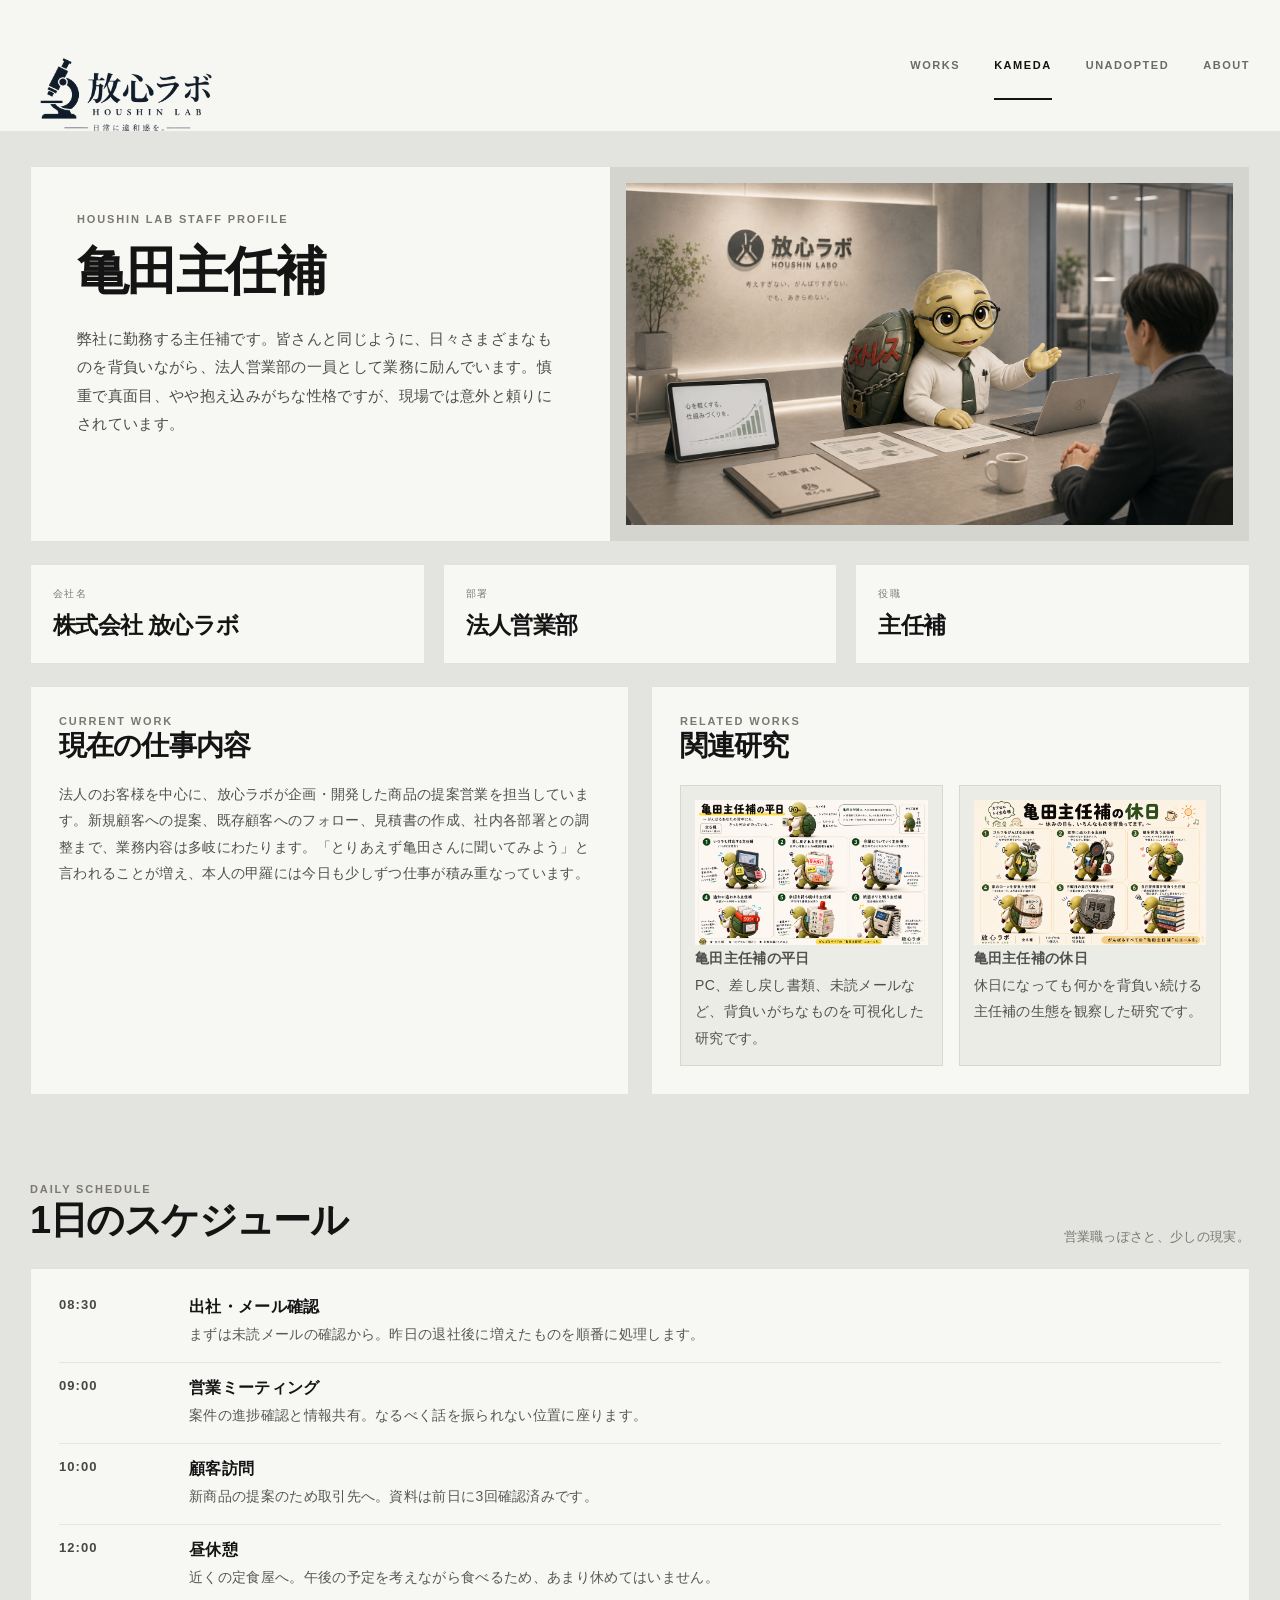
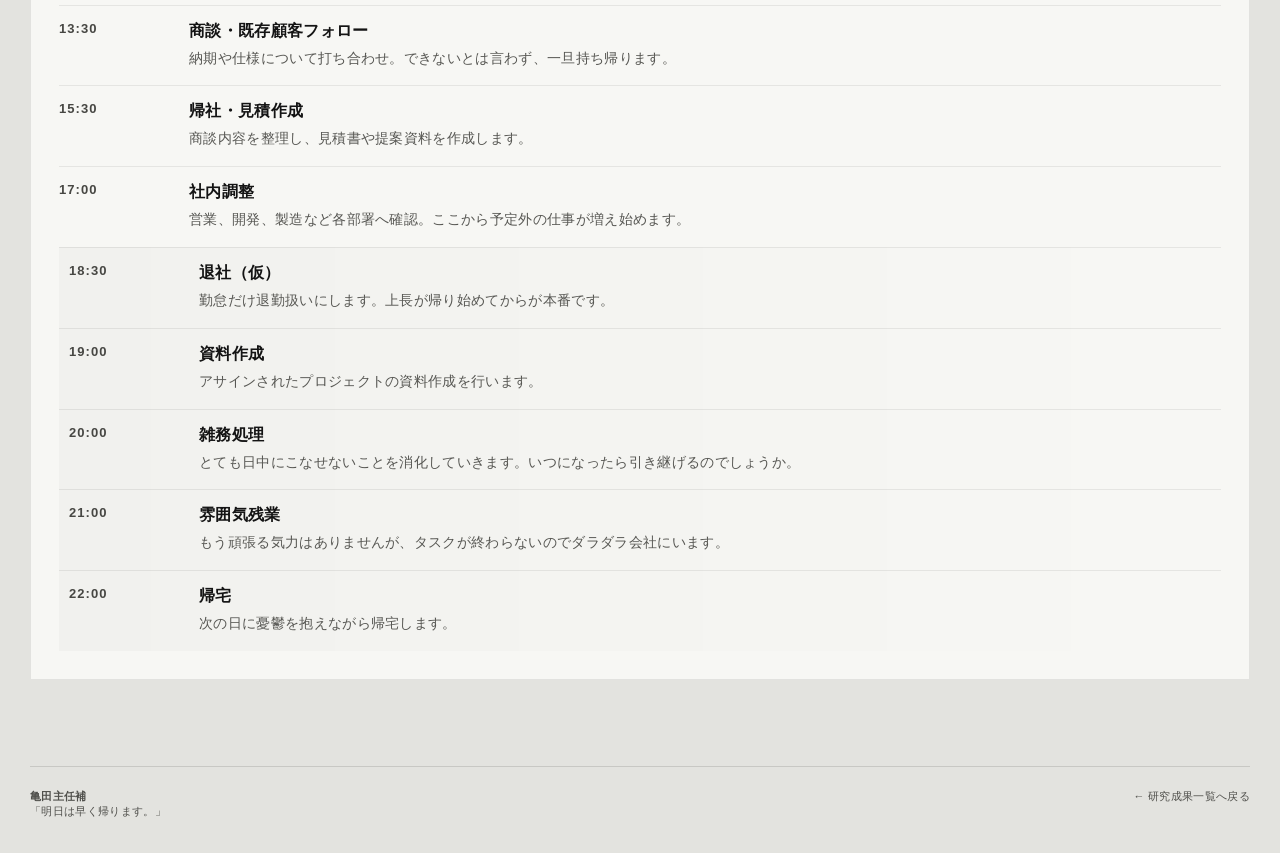
==== kameda.html @ 1c01e1c4 "Add files via upload" ====
<!doctype html>
<html lang="ja">
<head>
  <meta charset="utf-8">
  <meta name="viewport" content="width=device-width, initial-scale=1">
  <meta name="description" content="亀田主任補について | 放心ラボ">
  <title>亀田主任補 | 放心ラボ</title>
  <link rel="stylesheet" href="styles.css?v=20260809-final1">
</head>
<body>
<header class="topbar">
  <div class="wrap nav">
    <a class="brand" href="index.html" aria-label="放心ラボ ホーム">
      <img class="brand-logo-img" src="assets/houshin-logo-header.png" alt="放心ラボ HOUSHIN LAB">
    </a>
    <nav class="site-links" aria-label="メインメニュー">
      <a href="index.html">WORKS</a>
      <a class="active" href="kameda.html">KAMEDA</a>
      <a href="unadopted.html">UNADOPTED</a>
      <a href="index.html#about">ABOUT</a>
    </nav>
  </div>
</header>

<main>
  <section class="page-hero section">
    <div class="wrap simple-hero">
      <div class="copy">
        <div class="eyebrow">Houshin Lab Staff Profile</div>
        <h1>亀田主任補</h1>
        <p>弊社に勤務する主任補です。皆さんと同じように、日々さまざまなものを背負いながら、法人営業部の一員として業務に励んでいます。慎重で真面目、やや抱え込みがちな性格ですが、現場では意外と頼りにされています。</p>
      </div>
      <div class="visual"><img src="assets/kameda-meeting-stress.png" alt="商談中の亀田主任補"></div>
    </div>

    <div class="wrap info-grid">
      <div class="info-card"><div class="label">会社名</div><strong>株式会社 放心ラボ</strong></div>
      <div class="info-card"><div class="label">部署</div><strong>法人営業部</strong></div>
      <div class="info-card"><div class="label">役職</div><strong>主任補</strong></div>
    </div>

    <div class="wrap split">
      <section class="text-card">
        <div class="eyebrow">Current work</div>
        <h3>現在の仕事内容</h3>
        <p>法人のお客様を中心に、放心ラボが企画・開発した商品の提案営業を担当しています。新規顧客への提案、既存顧客へのフォロー、見積書の作成、社内各部署との調整まで、業務内容は多岐にわたります。「とりあえず亀田さんに聞いてみよう」と言われることが増え、本人の甲羅には今日も少しずつ仕事が積み重なっています。</p>
      </section>
      <section class="text-card">
        <div class="eyebrow">Related works</div>
        <h3>関連研究</h3>
        <div class="mini-grid">
          <div class="mini-card"><img src="assets/work-kameda-weekday.png" alt="亀田主任補の平日"><p class="caption"><strong>亀田主任補の平日</strong><br>PC、差し戻し書類、未読メールなど、背負いがちなものを可視化した研究です。</p></div>
          <div class="mini-card"><img src="assets/work-kameda-holiday.png" alt="亀田主任補の休日"><p class="caption"><strong>亀田主任補の休日</strong><br>休日になっても何かを背負い続ける主任補の生態を観察した研究です。</p></div>
        </div>
      </section>
    </div>
  </section>

  <section class="section">
    <div class="wrap">
      <div class="section-head">
        <div>
          <div class="eyebrow">Daily schedule</div>
          <h2>1日のスケジュール</h2>
        </div>
        <p>営業職っぽさと、少しの現実。</p>
      </div>
      <section class="text-card">
        <div class="schedule">
          <div class="slot"><div class="time">08:30</div><div><h4>出社・メール確認</h4><p>まずは未読メールの確認から。昨日の退社後に増えたものを順番に処理します。</p></div></div>
          <div class="slot"><div class="time">09:00</div><div><h4>営業ミーティング</h4><p>案件の進捗確認と情報共有。なるべく話を振られない位置に座ります。</p></div></div>
          <div class="slot"><div class="time">10:00</div><div><h4>顧客訪問</h4><p>新商品の提案のため取引先へ。資料は前日に3回確認済みです。</p></div></div>
          <div class="slot"><div class="time">12:00</div><div><h4>昼休憩</h4><p>近くの定食屋へ。午後の予定を考えながら食べるため、あまり休めてはいません。</p></div></div>
          <div class="slot"><div class="time">13:30</div><div><h4>商談・既存顧客フォロー</h4><p>納期や仕様について打ち合わせ。できないとは言わず、一旦持ち帰ります。</p></div></div>
          <div class="slot"><div class="time">15:30</div><div><h4>帰社・見積作成</h4><p>商談内容を整理し、見積書や提案資料を作成します。</p></div></div>
          <div class="slot"><div class="time">17:00</div><div><h4>社内調整</h4><p>営業、開発、製造など各部署へ確認。ここから予定外の仕事が増え始めます。</p></div></div>
          <div class="slot late"><div class="time">18:30</div><div><h4>退社（仮）</h4><p>勤怠だけ退勤扱いにします。上長が帰り始めてからが本番です。</p></div></div>
          <div class="slot late"><div class="time">19:00</div><div><h4>資料作成</h4><p>アサインされたプロジェクトの資料作成を行います。</p></div></div>
          <div class="slot late"><div class="time">20:00</div><div><h4>雑務処理</h4><p>とても日中にこなせないことを消化していきます。いつになったら引き継げるのでしょうか。</p></div></div>
          <div class="slot late"><div class="time">21:00</div><div><h4>雰囲気残業</h4><p>もう頑張る気力はありませんが、タスクが終わらないのでダラダラ会社にいます。</p></div></div>
          <div class="slot late"><div class="time">22:00</div><div><h4>帰宅</h4><p>次の日に憂鬱を抱えながら帰宅します。</p></div></div>
        </div>
      </section>
    </div>
  </section>
</main>

<footer class="footer">
  <div class="wrap footer-inner">
    <div><strong>亀田主任補</strong><br>「明日は早く帰ります。」</div>
    <div><a href="index.html">← 研究成果一覧へ戻る</a></div>
  </div>
</footer>
</body>
</html>
---- styles.css ----
:root{
  --bg:#e3e3df;
  --paper:#f7f7f4;
  --ink:#141414;
  --navy:#12263c;
  --muted:#676963;
  --line:#cdcdc6;
  --soft:#ecece7;
  --radius:16px;
  --shadow:0 16px 38px rgba(0,0,0,.07);
}
*{box-sizing:border-box}
html{scroll-behavior:smooth}
body{margin:0;background:var(--bg);color:var(--ink);font-family:Inter,"Hiragino Kaku Gothic ProN","Yu Gothic",sans-serif;letter-spacing:.02em}
a{text-decoration:none;color:inherit}
img{display:block;max-width:100%}
.wrap{width:min(1220px,calc(100% - 40px));margin:0 auto}

/* header */
.topbar{position:sticky;top:0;z-index:50;background:rgba(247,247,244,.94);backdrop-filter:blur(14px);border-bottom:1px solid rgba(20,20,20,.08)}
.nav{min-height:76px;display:flex;align-items:center;justify-content:space-between;gap:28px}
.brand{display:flex;align-items:center;flex:0 0 auto}
.brand-logo-img{width:188px;height:auto;object-fit:contain}
.site-links{display:flex;align-items:center;gap:34px;margin-left:auto}
.site-links a{font-size:11px;font-weight:800;letter-spacing:.14em;opacity:.62;padding:29px 0 27px;border-bottom:2px solid transparent}
.site-links a:hover,.site-links a.active{opacity:1;border-bottom-color:var(--ink)}

/* general */
.section{padding:44px 0}
.eyebrow{font-size:11px;font-weight:800;letter-spacing:.17em;color:#7b786f;text-transform:uppercase}
.section-head{display:flex;align-items:flex-end;justify-content:space-between;gap:24px;margin-bottom:22px}
.section-head h2{margin:0;font-size:38px;letter-spacing:-.04em}
.section-head p{margin:0;font-size:13px;color:#777971}
.note{font-size:13px;color:#6b6b67}

/* quiet hero */
.hero{padding-top:28px}
.hero-grid{display:grid;grid-template-columns:.94fr 1.06fr;background:var(--paper);border:1px solid rgba(20,20,20,.09);overflow:hidden}
.hero-copy{padding:58px 52px;display:flex;flex-direction:column;justify-content:center;min-height:510px}
.hero-title{font-size:clamp(42px,4.8vw,62px);line-height:1.06;letter-spacing:-.055em;margin:15px 0 20px;font-weight:800}
.lead{font-size:15px;line-height:1.95;color:#4b4b48;max-width:500px;margin:0}
.btns{display:flex;align-items:center;gap:24px;flex-wrap:wrap;margin-top:28px}
.btn{display:inline-flex;align-items:center;justify-content:center;min-height:44px;padding:12px 20px;border:1px solid var(--ink);font-size:11px;font-weight:800;letter-spacing:.1em}
.btn.dark{background:var(--ink);color:#fff}
.text-link{font-size:12px;color:#555650;border-bottom:1px solid #aaa;padding-bottom:3px}
.tagline{margin:25px 0 0;font-size:10px;letter-spacing:.18em;color:#8a887f}
.hero-visual{background:#d7d6d1;display:flex;align-items:center;justify-content:center;overflow:hidden}
.hero-visual img{width:100%;height:100%;object-fit:cover}

/* works */
.works-grid{display:grid;gap:24px}
.works-grid-3{grid-template-columns:repeat(3,minmax(0,1fr))}
.work-card,.un-card,.info-card,.text-card,.mini-card{background:var(--paper);border:1px solid rgba(20,20,20,.09);overflow:hidden}
.work-card{transition:.2s ease}
.work-card:hover{transform:translateY(-2px);box-shadow:var(--shadow)}
.thumb{aspect-ratio:1586/992;overflow:hidden;border-bottom:1px solid rgba(20,20,20,.06)}
.thumb img,.poster-thumb img{width:100%;height:100%;object-fit:cover}
.meta{padding:17px 18px 20px;min-height:160px;display:flex;flex-direction:column;gap:7px}
.meta-top{font-size:10px;letter-spacing:.18em;color:#96968f;font-weight:700}
.meta h3{margin:0;font-size:22px;line-height:1.28;letter-spacing:-.03em}
.meta p{margin:0;font-size:13px;line-height:1.78;color:#545451}

/* about */
.about-box{margin-top:28px;background:#171717;color:#fff;padding:42px;display:grid;grid-template-columns:.9fr 1.1fr;gap:42px}
.about-box .eyebrow{color:#aaa}
.about-title{margin:12px 0 0;font-size:38px;line-height:1.35;letter-spacing:-.04em}
.about-box p{margin:0;color:#d5d5d2;font-size:15px;line-height:1.95}

/* kameda */
.page-hero{padding-top:34px}
.simple-hero{display:grid;grid-template-columns:.95fr 1.05fr;background:var(--paper);border:1px solid rgba(20,20,20,.09);overflow:hidden}
.simple-hero .copy{padding:46px}
.simple-hero h1{font-size:52px;letter-spacing:-.05em;margin:12px 0 18px}
.simple-hero p{font-size:15px;line-height:1.9;color:#4c4c49;margin:0}
.simple-hero .visual{background:#d5d5d0;display:flex;align-items:center;justify-content:center;padding:16px}
.simple-hero .visual img{width:100%;height:auto}
.info-grid{display:grid;grid-template-columns:repeat(3,1fr);gap:18px;margin-top:22px}
.info-card{padding:22px}
.info-card .label{font-size:10px;letter-spacing:.13em;color:#7b7b75;margin-bottom:9px}
.info-card strong{font-size:23px;letter-spacing:-.03em}
.split{display:grid;grid-template-columns:1fr 1fr;gap:22px;margin-top:22px}
.text-card{padding:28px}
.text-card h3{margin:0 0 16px;font-size:28px;letter-spacing:-.03em}
.text-card p{margin:0;color:#50504d;line-height:1.9;font-size:14px}
.mini-grid{display:grid;grid-template-columns:1fr 1fr;gap:16px;margin-top:20px}
.mini-card{background:var(--soft);padding:14px}
.mini-card img{width:100%;aspect-ratio:1586/992;object-fit:cover}
.caption{font-size:12px;color:#686862;line-height:1.7;margin-top:11px}
.schedule{display:grid;gap:0}
.slot{display:grid;grid-template-columns:112px 1fr;gap:18px;padding:15px 0;border-top:1px solid rgba(20,20,20,.08)}
.slot:first-child{border-top:none;padding-top:0}
.time{font-weight:800;font-size:13px;letter-spacing:.08em;color:#474743}
.slot h4{margin:0 0 5px;font-size:16px}
.slot p{margin:0;color:#575753;line-height:1.7;font-size:14px}
.slot.late{background:linear-gradient(90deg,rgba(0,0,0,.025),transparent 95%);padding-left:10px}

/* unadopted */
.page-title{font-size:48px;letter-spacing:-.05em;margin:8px 0 10px}
.sub{font-size:15px;color:#4c4c49;line-height:1.85;margin:0}
.un-grid{display:grid;grid-template-columns:repeat(2,minmax(0,1fr));gap:22px;margin-top:24px}
.un-card .text{padding:18px 20px 22px}
.un-card h3{margin:6px 0 10px;font-size:26px;letter-spacing:-.03em}
.un-card p{margin:0;color:#555550;line-height:1.8;font-size:14px}
.badge{display:inline-block;font-size:10px;letter-spacing:.13em;color:#85857f;margin-bottom:6px}

/* footer */
.footer{padding:42px 0 34px}
.footer-inner{display:flex;justify-content:space-between;gap:20px;border-top:1px solid rgba(20,20,20,.13);padding-top:22px;font-size:11px;color:#50504c}

@media(max-width:1080px){
  .works-grid-3{grid-template-columns:repeat(2,minmax(0,1fr))}
}

@media(max-width:760px){
  .wrap{width:calc(100% - 20px)}
  .nav{min-height:auto;padding:10px 0 0;flex-wrap:wrap;gap:8px}
  .brand{width:100%;justify-content:flex-start}
  .brand-logo-img{width:164px}
  .site-links{order:2;width:100%;margin:0;display:grid;grid-template-columns:repeat(4,1fr);gap:0;border-top:1px solid rgba(20,20,20,.07)}
  .site-links a{text-align:center;font-size:9px;letter-spacing:.08em;padding:10px 3px 9px;border-bottom:2px solid transparent;white-space:nowrap}
  .hero{padding-top:16px}
  .hero-grid,.simple-hero{grid-template-columns:1fr}
  .hero-copy{padding:30px 22px;min-height:auto}
  .hero-title{font-size:36px;margin:11px 0 14px}
  .lead{font-size:14px;line-height:1.8}
  .btns{align-items:flex-start;gap:16px;margin-top:22px}
  .hero-visual{min-height:auto}
  .hero-visual img{height:auto;object-fit:contain}
  .section{padding:30px 0}
  .section-head{align-items:flex-start;flex-direction:column;gap:8px;margin-bottom:16px}
  .section-head h2{font-size:31px}
  .works-grid-3,.un-grid,.info-grid,.split,.mini-grid{grid-template-columns:1fr}
  .works-grid{gap:16px}
  .meta{min-height:auto;padding:15px 16px 18px}
  .meta h3{font-size:21px}
  .about-box{grid-template-columns:1fr;gap:18px;padding:26px 20px}
  .about-title{font-size:30px}
  .simple-hero .copy{padding:28px 20px}
  .simple-hero h1,.page-title{font-size:38px}
  .simple-hero .visual{padding:10px}
  .info-grid{gap:10px;margin-top:14px}
  .info-card{padding:16px}
  .text-card{padding:20px 16px}
  .text-card h3{font-size:23px}
  .slot{grid-template-columns:1fr;gap:4px;padding:14px 0}
  .footer-inner{flex-direction:column;gap:10px}
}
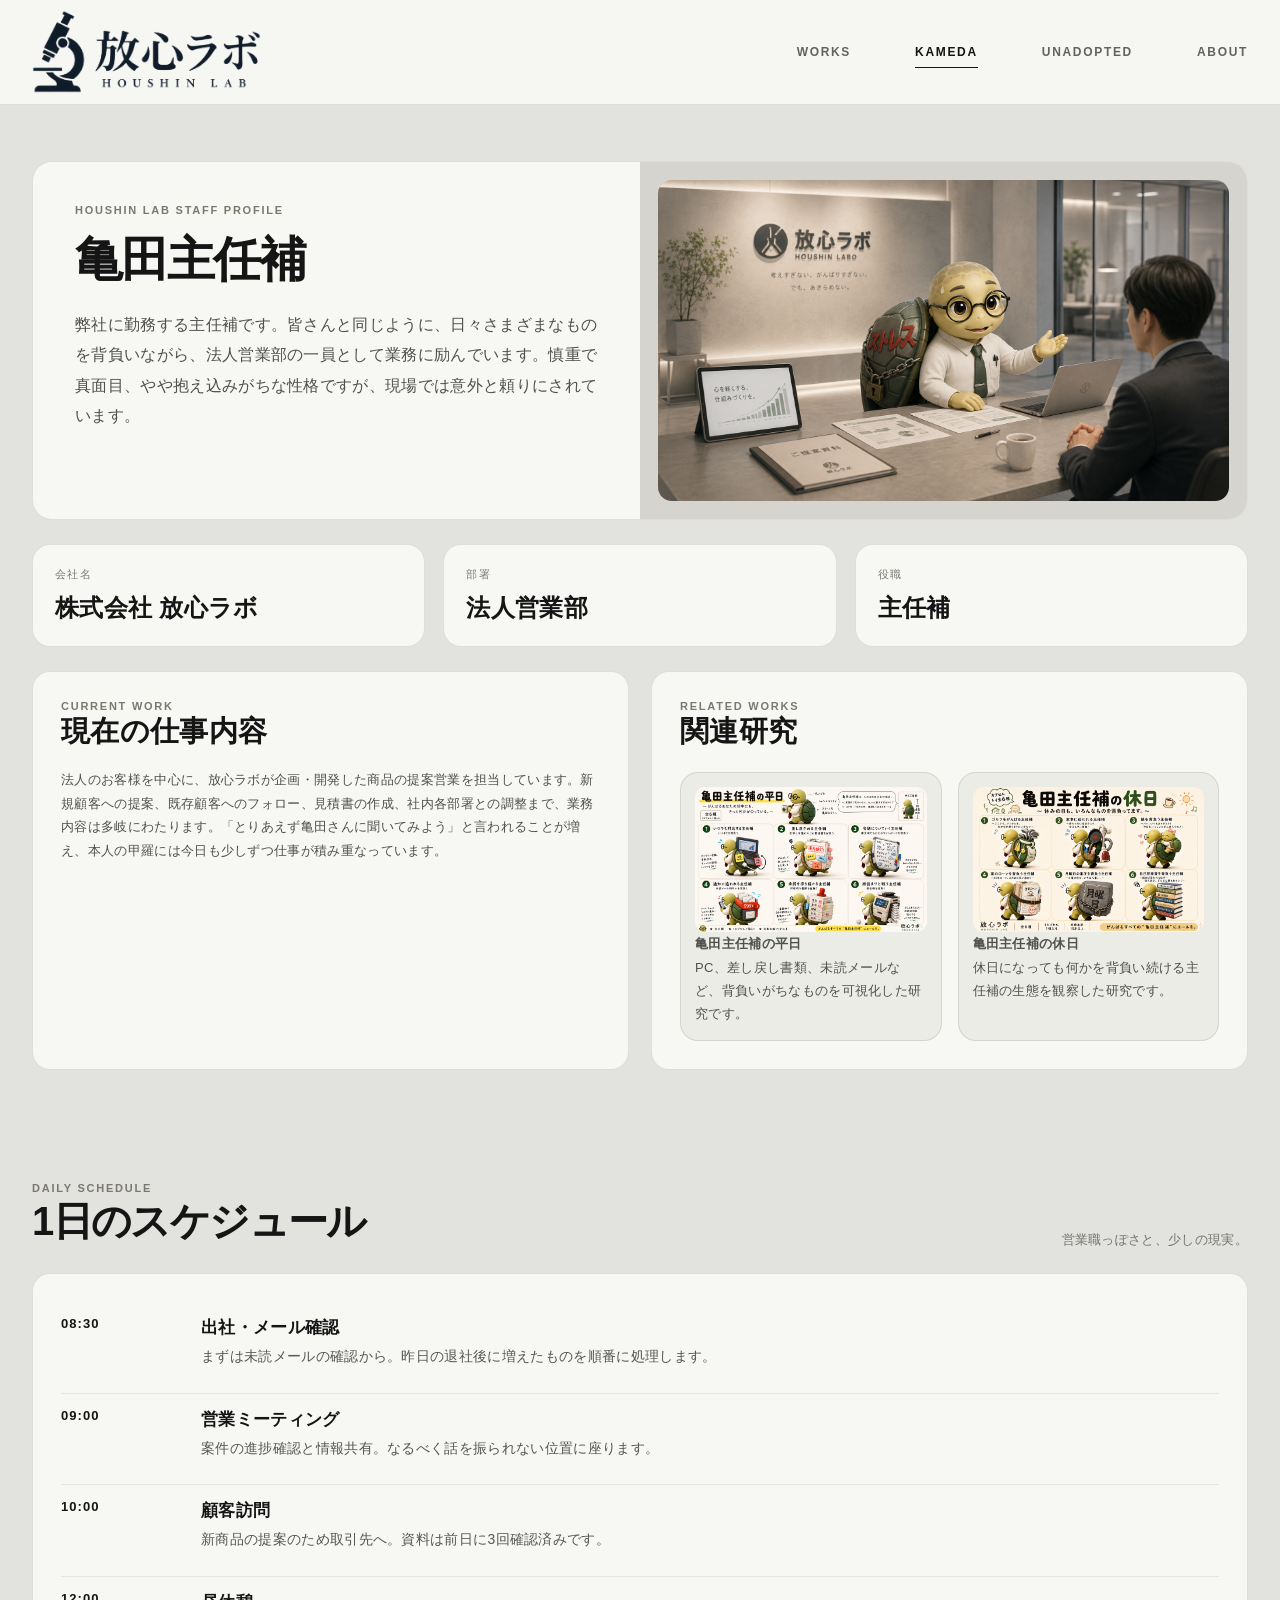
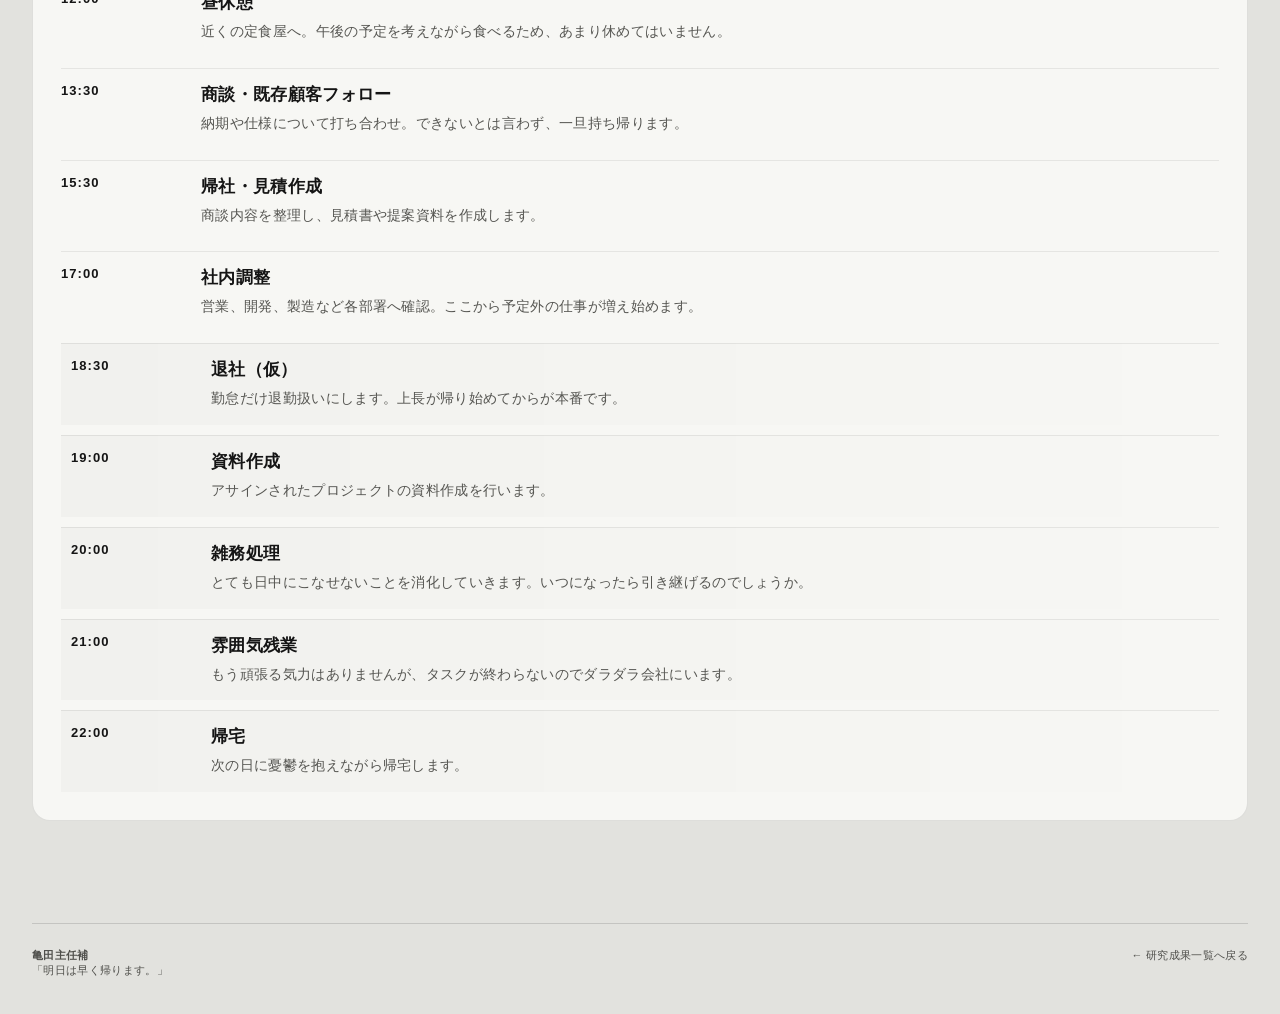
==== commit cb5b5976: "Add files via upload" ====
--- a/kameda.html
+++ b/kameda.html
@@ -5,19 +5,16 @@
   <meta name="viewport" content="width=device-width, initial-scale=1">
   <meta name="description" content="亀田主任補について | 放心ラボ">
   <title>亀田主任補 | 放心ラボ</title>
-  <link rel="stylesheet" href="styles.css?v=20260809-final1">
+  <link rel="stylesheet" href="styles.css?v=20260809-top2">
 </head>
 <body>
 <header class="topbar">
-  <div class="wrap nav">
+  <div class="wrap header-main">
     <a class="brand" href="index.html" aria-label="放心ラボ ホーム">
-      <img class="brand-logo-img" src="assets/houshin-logo-header.png" alt="放心ラボ HOUSHIN LAB">
+      <img src="assets/houshin-logo-c.png" alt="放心ラボ HOUSHIN LAB" class="brand-logo-img">
     </a>
-    <nav class="site-links" aria-label="メインメニュー">
-      <a href="index.html">WORKS</a>
-      <a class="active" href="kameda.html">KAMEDA</a>
-      <a href="unadopted.html">UNADOPTED</a>
-      <a href="index.html#about">ABOUT</a>
+    <nav class="site-nav" aria-label="メインメニュー">
+      <a href="index.html">WORKS</a> <a class="active" href="kameda.html">KAMEDA</a> <a href="unadopted.html">UNADOPTED</a> <a href="index.html#about">ABOUT</a>
     </nav>
   </div>
 </header>
--- a/styles.css
+++ b/styles.css
@@ -1,147 +1,476 @@
 :root{
-  --bg:#e3e3df;
+  --bg:#e2e2de;
   --paper:#f7f7f4;
-  --ink:#141414;
-  --navy:#12263c;
-  --muted:#676963;
-  --line:#cdcdc6;
-  --soft:#ecece7;
-  --radius:16px;
+  --ink:#151515;
+  --muted:#696a66;
+  --line:rgba(20,20,20,.11);
+  --radius:18px;
   --shadow:0 16px 38px rgba(0,0,0,.07);
 }
+
 *{box-sizing:border-box}
 html{scroll-behavior:smooth}
-body{margin:0;background:var(--bg);color:var(--ink);font-family:Inter,"Hiragino Kaku Gothic ProN","Yu Gothic",sans-serif;letter-spacing:.02em}
+body{
+  margin:0;
+  background:var(--bg);
+  color:var(--ink);
+  font-family:Inter,"Hiragino Kaku Gothic ProN","Yu Gothic",sans-serif;
+  letter-spacing:.02em;
+}
 a{text-decoration:none;color:inherit}
 img{display:block;max-width:100%}
-.wrap{width:min(1220px,calc(100% - 40px));margin:0 auto}
-
-/* header */
-.topbar{position:sticky;top:0;z-index:50;background:rgba(247,247,244,.94);backdrop-filter:blur(14px);border-bottom:1px solid rgba(20,20,20,.08)}
-.nav{min-height:76px;display:flex;align-items:center;justify-content:space-between;gap:28px}
-.brand{display:flex;align-items:center;flex:0 0 auto}
-.brand-logo-img{width:188px;height:auto;object-fit:contain}
-.site-links{display:flex;align-items:center;gap:34px;margin-left:auto}
-.site-links a{font-size:11px;font-weight:800;letter-spacing:.14em;opacity:.62;padding:29px 0 27px;border-bottom:2px solid transparent}
-.site-links a:hover,.site-links a.active{opacity:1;border-bottom-color:var(--ink)}
-
-/* general */
-.section{padding:44px 0}
-.eyebrow{font-size:11px;font-weight:800;letter-spacing:.17em;color:#7b786f;text-transform:uppercase}
-.section-head{display:flex;align-items:flex-end;justify-content:space-between;gap:24px;margin-bottom:22px}
-.section-head h2{margin:0;font-size:38px;letter-spacing:-.04em}
-.section-head p{margin:0;font-size:13px;color:#777971}
-.note{font-size:13px;color:#6b6b67}
-
-/* quiet hero */
-.hero{padding-top:28px}
-.hero-grid{display:grid;grid-template-columns:.94fr 1.06fr;background:var(--paper);border:1px solid rgba(20,20,20,.09);overflow:hidden}
-.hero-copy{padding:58px 52px;display:flex;flex-direction:column;justify-content:center;min-height:510px}
-.hero-title{font-size:clamp(42px,4.8vw,62px);line-height:1.06;letter-spacing:-.055em;margin:15px 0 20px;font-weight:800}
-.lead{font-size:15px;line-height:1.95;color:#4b4b48;max-width:500px;margin:0}
-.btns{display:flex;align-items:center;gap:24px;flex-wrap:wrap;margin-top:28px}
-.btn{display:inline-flex;align-items:center;justify-content:center;min-height:44px;padding:12px 20px;border:1px solid var(--ink);font-size:11px;font-weight:800;letter-spacing:.1em}
-.btn.dark{background:var(--ink);color:#fff}
-.text-link{font-size:12px;color:#555650;border-bottom:1px solid #aaa;padding-bottom:3px}
-.tagline{margin:25px 0 0;font-size:10px;letter-spacing:.18em;color:#8a887f}
-.hero-visual{background:#d7d6d1;display:flex;align-items:center;justify-content:center;overflow:hidden}
-.hero-visual img{width:100%;height:100%;object-fit:cover}
-
-/* works */
-.works-grid{display:grid;gap:24px}
-.works-grid-3{grid-template-columns:repeat(3,minmax(0,1fr))}
-.work-card,.un-card,.info-card,.text-card,.mini-card{background:var(--paper);border:1px solid rgba(20,20,20,.09);overflow:hidden}
+.wrap{width:min(1380px,calc(100% - 64px));margin:0 auto}
+
+/* HEADER */
+.topbar{
+  position:sticky;
+  top:0;
+  z-index:60;
+  background:rgba(247,247,244,.96);
+  backdrop-filter:blur(12px);
+  border-bottom:1px solid var(--line);
+}
+.header-main{
+  min-height:104px;
+  display:flex;
+  align-items:center;
+  justify-content:space-between;
+  gap:80px;
+}
+.brand{
+  display:flex;
+  align-items:center;
+  flex:0 0 auto;
+}
+.brand-logo-img{
+  width:230px;
+  height:auto;
+  object-fit:contain;
+}
+.site-nav{
+  display:flex;
+  align-items:center;
+  justify-content:flex-end;
+  gap:64px;
+  margin-left:auto;
+}
+.site-nav a{
+  position:relative;
+  padding:10px 0;
+  font-size:12px;
+  font-weight:800;
+  letter-spacing:.14em;
+  opacity:.66;
+}
+.site-nav a:hover,
+.site-nav a.active{opacity:1}
+.site-nav a.active::after{
+  content:"";
+  position:absolute;
+  left:0;
+  right:0;
+  bottom:1px;
+  height:1px;
+  background:var(--ink);
+}
+
+/* COMMON */
+.section{padding:56px 0}
+.eyebrow{
+  font-size:11px;
+  font-weight:800;
+  letter-spacing:.16em;
+  color:#7b786f;
+  text-transform:uppercase;
+}
+
+/* TOP HERO - attached-image style */
+.hero{
+  padding:0;
+}
+.hero-stage{
+  position:relative;
+  min-height:610px;
+  overflow:hidden;
+  background:#d6d4cf;
+}
+.hero-bg{
+  position:absolute;
+  inset:0;
+  width:100%;
+  height:100%;
+  object-fit:cover;
+  object-position:center center;
+}
+.hero-shade{
+  position:absolute;
+  inset:0;
+  background:
+    linear-gradient(90deg,
+      rgba(247,247,244,.98) 0%,
+      rgba(247,247,244,.93) 25%,
+      rgba(247,247,244,.52) 43%,
+      rgba(247,247,244,.05) 63%,
+      rgba(247,247,244,0) 100%);
+}
+.hero-content{
+  position:relative;
+  z-index:2;
+  width:min(560px,46%);
+  padding:105px 0 88px 46px;
+}
+.hero-title{
+  margin:0;
+  font-family:"Yu Mincho","Hiragino Mincho ProN",serif;
+  font-size:clamp(46px,4.6vw,72px);
+  font-weight:500;
+  line-height:1.42;
+  letter-spacing:.05em;
+}
+.hero-rule{
+  width:58px;
+  height:1px;
+  margin:30px 0 26px;
+  background:#aaa79f;
+}
+.hero-lead{
+  margin:0;
+  font-size:15px;
+  line-height:1.9;
+  color:#55544f;
+  letter-spacing:.08em;
+}
+.hero-actions{
+  display:flex;
+  align-items:center;
+  gap:34px;
+  margin-top:46px;
+}
+.hero-primary{
+  min-width:210px;
+  min-height:58px;
+  padding:0 26px;
+  display:inline-flex;
+  align-items:center;
+  justify-content:space-between;
+  gap:20px;
+  background:#222;
+  color:#fff;
+  font-size:13px;
+  letter-spacing:.08em;
+}
+.hero-link{
+  display:inline-flex;
+  align-items:center;
+  gap:18px;
+  font-size:13px;
+  font-weight:700;
+  letter-spacing:.06em;
+}
+
+/* WORKS */
+.section-head{
+  display:flex;
+  align-items:flex-end;
+  justify-content:space-between;
+  gap:24px;
+  margin-bottom:24px;
+}
+.section-head h2{
+  margin:0;
+  font-size:40px;
+  letter-spacing:-.04em;
+}
+.section-head p{
+  margin:0;
+  color:#74746f;
+  font-size:13px;
+}
+.works-grid{
+  display:grid;
+  gap:24px;
+}
+.works-grid-3{
+  grid-template-columns:repeat(3,minmax(0,1fr));
+}
+.work-card,
+.un-card,
+.info-card,
+.text-card,
+.mini-card{
+  background:var(--paper);
+  border:1px solid var(--line);
+  border-radius:var(--radius);
+  overflow:hidden;
+}
 .work-card{transition:.2s ease}
 .work-card:hover{transform:translateY(-2px);box-shadow:var(--shadow)}
-.thumb{aspect-ratio:1586/992;overflow:hidden;border-bottom:1px solid rgba(20,20,20,.06)}
-.thumb img,.poster-thumb img{width:100%;height:100%;object-fit:cover}
-.meta{padding:17px 18px 20px;min-height:160px;display:flex;flex-direction:column;gap:7px}
-.meta-top{font-size:10px;letter-spacing:.18em;color:#96968f;font-weight:700}
-.meta h3{margin:0;font-size:22px;line-height:1.28;letter-spacing:-.03em}
-.meta p{margin:0;font-size:13px;line-height:1.78;color:#545451}
-
-/* about */
-.about-box{margin-top:28px;background:#171717;color:#fff;padding:42px;display:grid;grid-template-columns:.9fr 1.1fr;gap:42px}
-.about-box .eyebrow{color:#aaa}
-.about-title{margin:12px 0 0;font-size:38px;line-height:1.35;letter-spacing:-.04em}
-.about-box p{margin:0;color:#d5d5d2;font-size:15px;line-height:1.95}
-
-/* kameda */
-.page-hero{padding-top:34px}
-.simple-hero{display:grid;grid-template-columns:.95fr 1.05fr;background:var(--paper);border:1px solid rgba(20,20,20,.09);overflow:hidden}
-.simple-hero .copy{padding:46px}
-.simple-hero h1{font-size:52px;letter-spacing:-.05em;margin:12px 0 18px}
-.simple-hero p{font-size:15px;line-height:1.9;color:#4c4c49;margin:0}
-.simple-hero .visual{background:#d5d5d0;display:flex;align-items:center;justify-content:center;padding:16px}
-.simple-hero .visual img{width:100%;height:auto}
-.info-grid{display:grid;grid-template-columns:repeat(3,1fr);gap:18px;margin-top:22px}
+.thumb,
+.poster-thumb{
+  aspect-ratio:1586 / 992;
+  overflow:hidden;
+  background:#eee;
+}
+.thumb img,
+.poster-thumb img{
+  width:100%;
+  height:100%;
+  object-fit:cover;
+}
+.meta{
+  padding:18px 20px 22px;
+  min-height:168px;
+  display:flex;
+  flex-direction:column;
+  gap:8px;
+}
+.meta-top{
+  color:#8f8f88;
+  font-size:11px;
+  letter-spacing:.18em;
+  font-weight:800;
+}
+.meta h3{
+  margin:0;
+  font-size:23px;
+  line-height:1.28;
+  letter-spacing:-.03em;
+}
+.meta p,
+.un-card p,
+.text-card p,
+.sub{
+  margin:0;
+  color:#50504c;
+  font-size:13px;
+  line-height:1.8;
+}
+
+/* ABOUT */
+.about-box{
+  margin-top:32px;
+  padding:42px;
+  display:grid;
+  grid-template-columns:.9fr 1.1fr;
+  gap:40px;
+  background:#1c1c1c;
+  color:#fff;
+  border-radius:20px;
+}
+.about-title{
+  margin:12px 0 0;
+  font-size:40px;
+  letter-spacing:-.04em;
+}
+.about-box p{
+  margin:0;
+  color:#d2d2ce;
+  line-height:1.95;
+}
+
+/* SUB PAGES */
+.simple-hero{
+  display:grid;
+  grid-template-columns:1fr 1fr;
+  background:var(--paper);
+  border:1px solid var(--line);
+  border-radius:20px;
+  overflow:hidden;
+}
+.simple-hero .copy{padding:42px}
+.simple-hero h1{
+  font-size:48px;
+  margin:12px 0 18px;
+  letter-spacing:-.04em;
+}
+.simple-hero .copy p{
+  color:#50504c;
+  line-height:1.9;
+}
+.simple-hero .visual{
+  background:#d5d4cf;
+  padding:18px;
+}
+.simple-hero .visual img{
+  width:100%;
+  height:auto;
+  border-radius:14px;
+}
+.info-grid{
+  display:grid;
+  grid-template-columns:repeat(3,1fr);
+  gap:18px;
+  margin-top:24px;
+}
 .info-card{padding:22px}
-.info-card .label{font-size:10px;letter-spacing:.13em;color:#7b7b75;margin-bottom:9px}
-.info-card strong{font-size:23px;letter-spacing:-.03em}
-.split{display:grid;grid-template-columns:1fr 1fr;gap:22px;margin-top:22px}
+.info-card .label{
+  font-size:11px;
+  letter-spacing:.12em;
+  color:#7b7b75;
+  margin-bottom:10px;
+}
+.info-card strong{font-size:24px}
+.split{
+  display:grid;
+  grid-template-columns:1fr 1fr;
+  gap:22px;
+  margin-top:24px;
+}
 .text-card{padding:28px}
-.text-card h3{margin:0 0 16px;font-size:28px;letter-spacing:-.03em}
-.text-card p{margin:0;color:#50504d;line-height:1.9;font-size:14px}
-.mini-grid{display:grid;grid-template-columns:1fr 1fr;gap:16px;margin-top:20px}
-.mini-card{background:var(--soft);padding:14px}
-.mini-card img{width:100%;aspect-ratio:1586/992;object-fit:cover}
-.caption{font-size:12px;color:#686862;line-height:1.7;margin-top:11px}
-.schedule{display:grid;gap:0}
-.slot{display:grid;grid-template-columns:112px 1fr;gap:18px;padding:15px 0;border-top:1px solid rgba(20,20,20,.08)}
-.slot:first-child{border-top:none;padding-top:0}
-.time{font-weight:800;font-size:13px;letter-spacing:.08em;color:#474743}
-.slot h4{margin:0 0 5px;font-size:16px}
-.slot p{margin:0;color:#575753;line-height:1.7;font-size:14px}
-.slot.late{background:linear-gradient(90deg,rgba(0,0,0,.025),transparent 95%);padding-left:10px}
-
-/* unadopted */
-.page-title{font-size:48px;letter-spacing:-.05em;margin:8px 0 10px}
-.sub{font-size:15px;color:#4c4c49;line-height:1.85;margin:0}
-.un-grid{display:grid;grid-template-columns:repeat(2,minmax(0,1fr));gap:22px;margin-top:24px}
-.un-card .text{padding:18px 20px 22px}
-.un-card h3{margin:6px 0 10px;font-size:26px;letter-spacing:-.03em}
-.un-card p{margin:0;color:#555550;line-height:1.8;font-size:14px}
-.badge{display:inline-block;font-size:10px;letter-spacing:.13em;color:#85857f;margin-bottom:6px}
-
-/* footer */
-.footer{padding:42px 0 34px}
-.footer-inner{display:flex;justify-content:space-between;gap:20px;border-top:1px solid rgba(20,20,20,.13);padding-top:22px;font-size:11px;color:#50504c}
-
-@media(max-width:1080px){
+.text-card h3{margin:0 0 16px;font-size:29px}
+.mini-grid{
+  display:grid;
+  grid-template-columns:1fr 1fr;
+  gap:16px;
+  margin-top:20px;
+}
+.mini-card{padding:14px;background:#ecece7}
+.mini-card img{
+  width:100%;
+  aspect-ratio:1586 / 992;
+  object-fit:cover;
+  border-radius:10px;
+}
+.caption{font-size:12px;line-height:1.7;color:#666661}
+.schedule{display:grid;gap:10px}
+.slot{
+  display:grid;
+  grid-template-columns:120px 1fr;
+  gap:20px;
+  padding:14px 0;
+  border-top:1px solid rgba(20,20,20,.08);
+}
+.slot:first-child{border-top:none}
+.time{font-size:13px;font-weight:800;letter-spacing:.08em}
+.slot h4{margin:0 0 6px;font-size:17px}
+.slot p{margin:0;color:#565652;font-size:14px;line-height:1.7}
+.slot.late{padding-left:10px;background:linear-gradient(90deg,rgba(0,0,0,.025),transparent)}
+.un-grid{
+  display:grid;
+  grid-template-columns:repeat(2,minmax(0,1fr));
+  gap:22px;
+  margin-top:24px;
+}
+.un-card .text{padding:18px 20px 24px}
+.un-card h3{margin:4px 0 10px;font-size:26px}
+.badge{
+  display:inline-block;
+  margin-bottom:6px;
+  font-size:10px;
+  letter-spacing:.14em;
+  color:#85857f;
+}
+
+/* FOOTER */
+.footer{padding:46px 0 36px}
+.footer-inner{
+  display:flex;
+  justify-content:space-between;
+  gap:24px;
+  padding-top:24px;
+  border-top:1px solid rgba(20,20,20,.14);
+  font-size:11px;
+  color:#50504c;
+}
+
+/* TABLET */
+@media(max-width:1100px){
+  .wrap{width:min(100% - 40px,1380px)}
+  .header-main{gap:40px}
+  .site-nav{gap:34px}
+  .brand-logo-img{width:200px}
   .works-grid-3{grid-template-columns:repeat(2,minmax(0,1fr))}
-}
-
-@media(max-width:760px){
+  .hero-content{width:55%;padding-left:34px}
+}
+
+/* SMARTPHONE */
+@media(max-width:700px){
   .wrap{width:calc(100% - 20px)}
-  .nav{min-height:auto;padding:10px 0 0;flex-wrap:wrap;gap:8px}
-  .brand{width:100%;justify-content:flex-start}
-  .brand-logo-img{width:164px}
-  .site-links{order:2;width:100%;margin:0;display:grid;grid-template-columns:repeat(4,1fr);gap:0;border-top:1px solid rgba(20,20,20,.07)}
-  .site-links a{text-align:center;font-size:9px;letter-spacing:.08em;padding:10px 3px 9px;border-bottom:2px solid transparent;white-space:nowrap}
-  .hero{padding-top:16px}
-  .hero-grid,.simple-hero{grid-template-columns:1fr}
-  .hero-copy{padding:30px 22px;min-height:auto}
-  .hero-title{font-size:36px;margin:11px 0 14px}
-  .lead{font-size:14px;line-height:1.8}
-  .btns{align-items:flex-start;gap:16px;margin-top:22px}
-  .hero-visual{min-height:auto}
-  .hero-visual img{height:auto;object-fit:contain}
-  .section{padding:30px 0}
-  .section-head{align-items:flex-start;flex-direction:column;gap:8px;margin-bottom:16px}
-  .section-head h2{font-size:31px}
-  .works-grid-3,.un-grid,.info-grid,.split,.mini-grid{grid-template-columns:1fr}
+  .topbar{position:sticky}
+  .header-main{
+    min-height:auto;
+    padding:13px 0 10px;
+    display:block;
+  }
+  .brand-logo-img{width:172px}
+  .site-nav{
+    margin-top:12px;
+    padding-top:10px;
+    width:100%;
+    display:flex;
+    justify-content:space-between;
+    gap:0;
+    border-top:1px solid var(--line);
+    overflow:visible;
+  }
+  .site-nav a{
+    flex:1 1 25%;
+    text-align:center;
+    font-size:10px;
+    letter-spacing:.08em;
+    padding:8px 2px 9px;
+  }
+  .hero-stage{
+    min-height:620px;
+  }
+  .hero-bg{
+    object-position:62% center;
+  }
+  .hero-shade{
+    background:
+      linear-gradient(180deg,
+        rgba(247,247,244,.94) 0%,
+        rgba(247,247,244,.88) 38%,
+        rgba(247,247,244,.25) 65%,
+        rgba(247,247,244,0) 100%);
+  }
+  .hero-content{
+    width:100%;
+    padding:42px 24px 0;
+  }
+  .hero-title{
+    font-size:36px;
+    line-height:1.45;
+  }
+  .hero-rule{margin:22px 0 20px}
+  .hero-lead{font-size:13px}
+  .hero-actions{
+    margin-top:28px;
+    align-items:flex-start;
+    flex-direction:column;
+    gap:18px;
+  }
+  .hero-primary{
+    min-width:190px;
+    min-height:52px;
+  }
+  .section{padding:34px 0}
+  .section-head{
+    align-items:flex-start;
+    flex-direction:column;
+    gap:8px;
+  }
+  .section-head h2{font-size:32px}
+  .works-grid-3,
+  .un-grid,
+  .info-grid,
+  .split,
+  .mini-grid,
+  .about-box,
+  .simple-hero{
+    grid-template-columns:1fr;
+  }
   .works-grid{gap:16px}
-  .meta{min-height:auto;padding:15px 16px 18px}
+  .meta{min-height:auto;padding:16px}
   .meta h3{font-size:21px}
-  .about-box{grid-template-columns:1fr;gap:18px;padding:26px 20px}
-  .about-title{font-size:30px}
-  .simple-hero .copy{padding:28px 20px}
-  .simple-hero h1,.page-title{font-size:38px}
+  .about-box{padding:26px 20px}
+  .about-title{font-size:31px}
+  .simple-hero .copy{padding:26px 20px}
+  .simple-hero h1{font-size:38px}
   .simple-hero .visual{padding:10px}
-  .info-grid{gap:10px;margin-top:14px}
+  .info-grid{gap:10px}
   .info-card{padding:16px}
   .text-card{padding:20px 16px}
-  .text-card h3{font-size:23px}
-  .slot{grid-template-columns:1fr;gap:4px;padding:14px 0}
-  .footer-inner{flex-direction:column;gap:10px}
-}
+  .slot{grid-template-columns:1fr;gap:5px}
+  .footer-inner{flex-direction:column}
+}
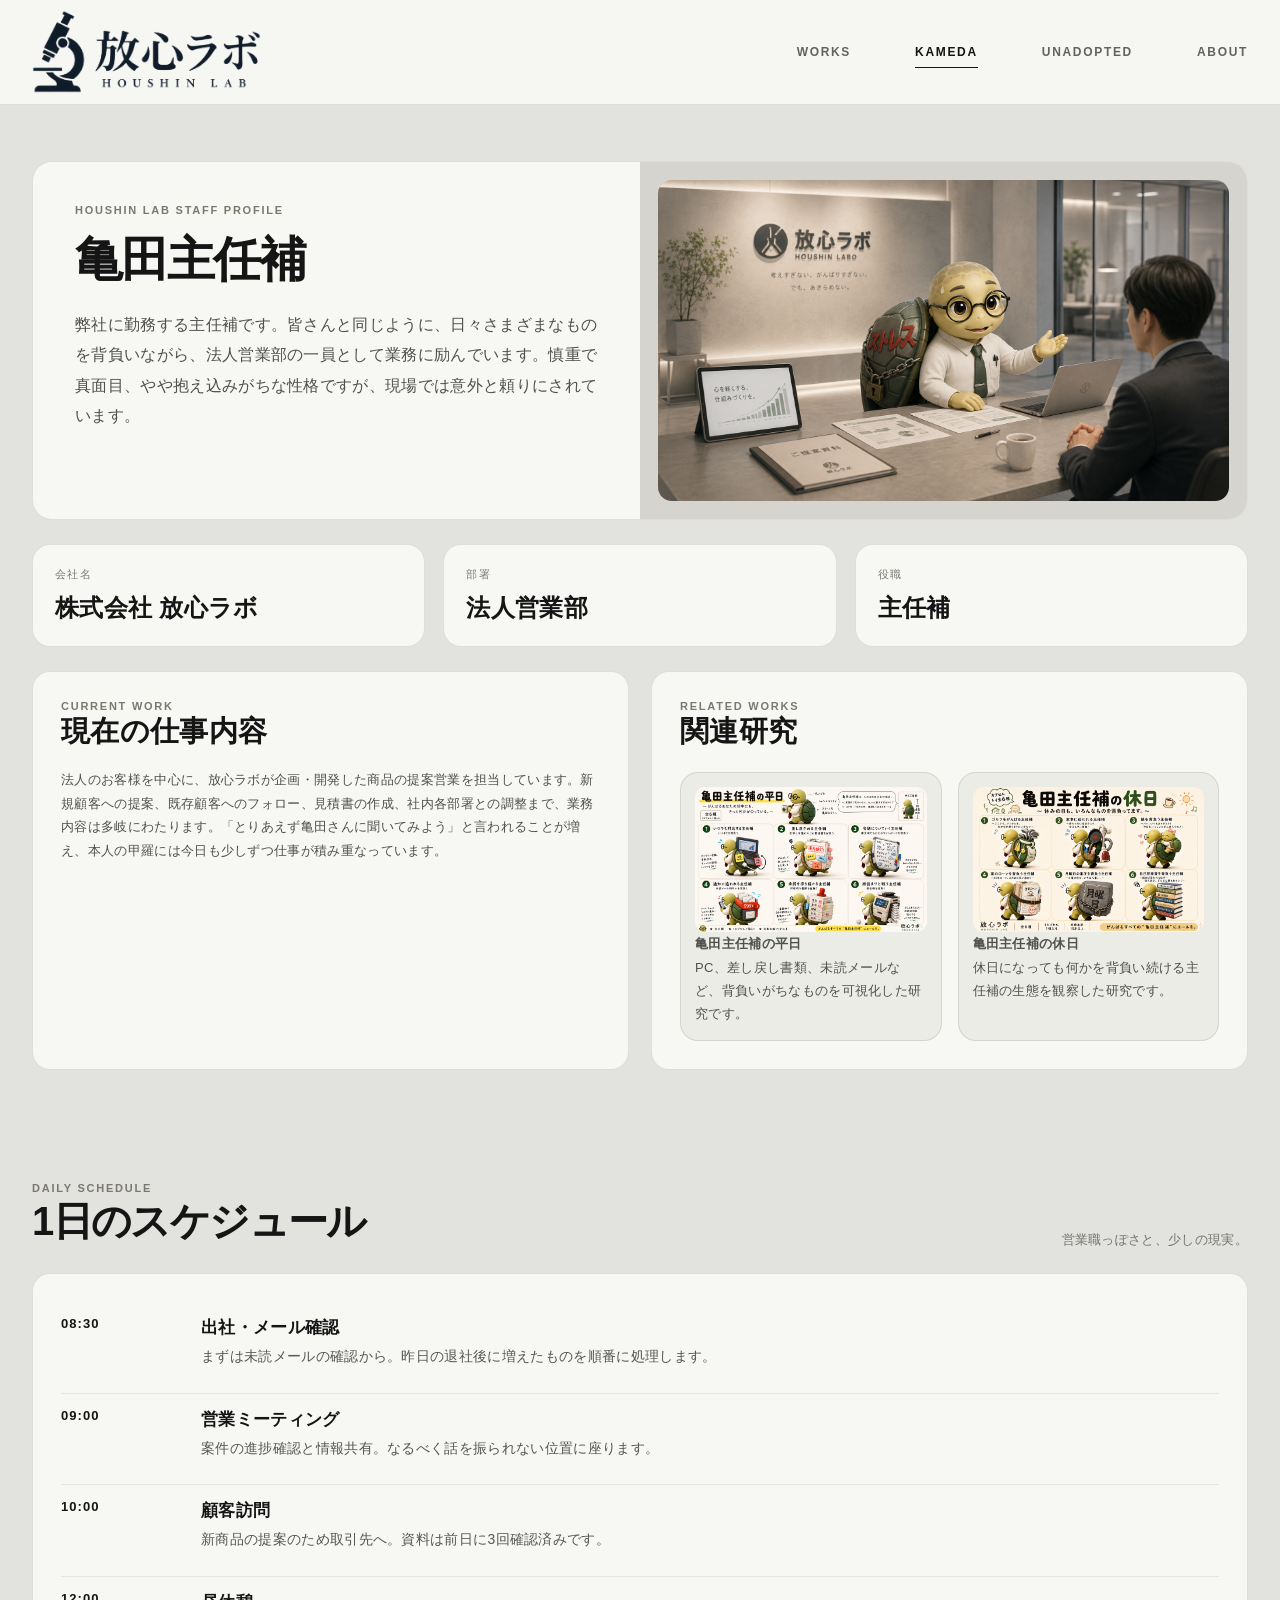
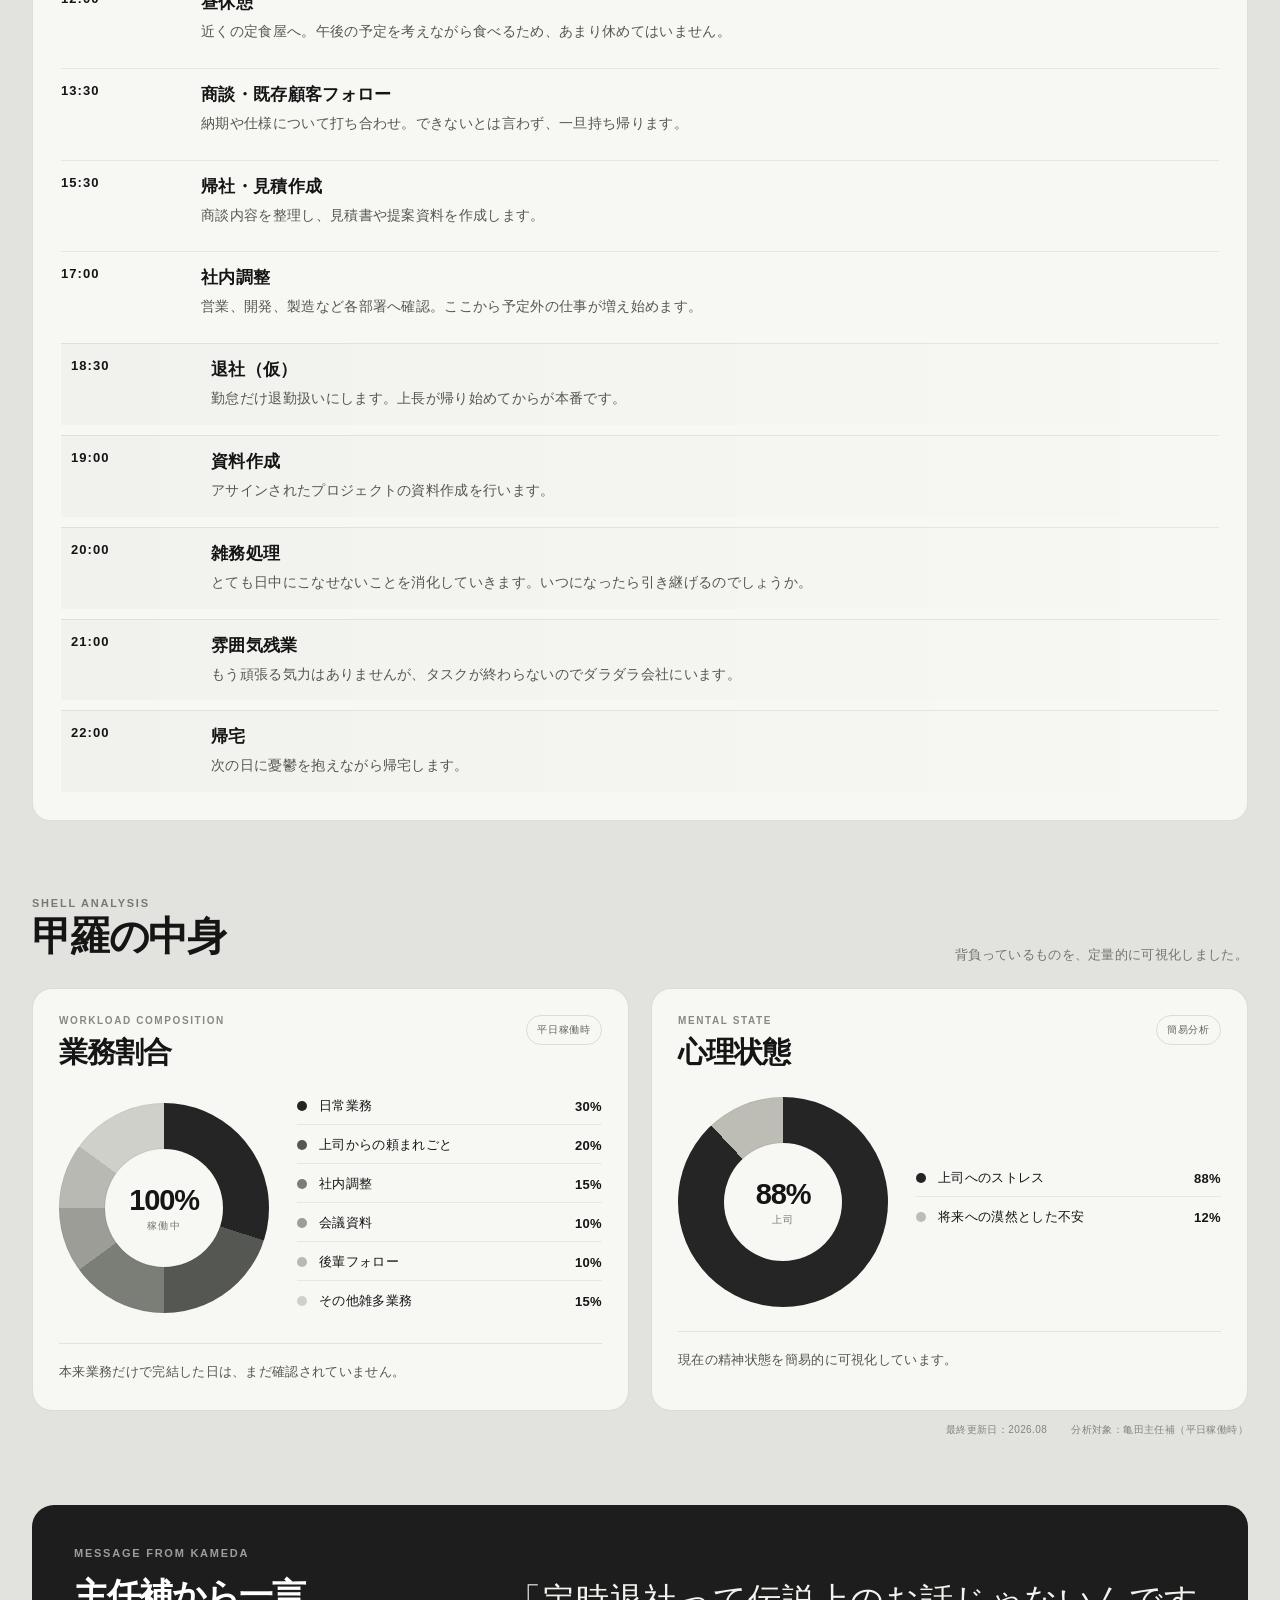
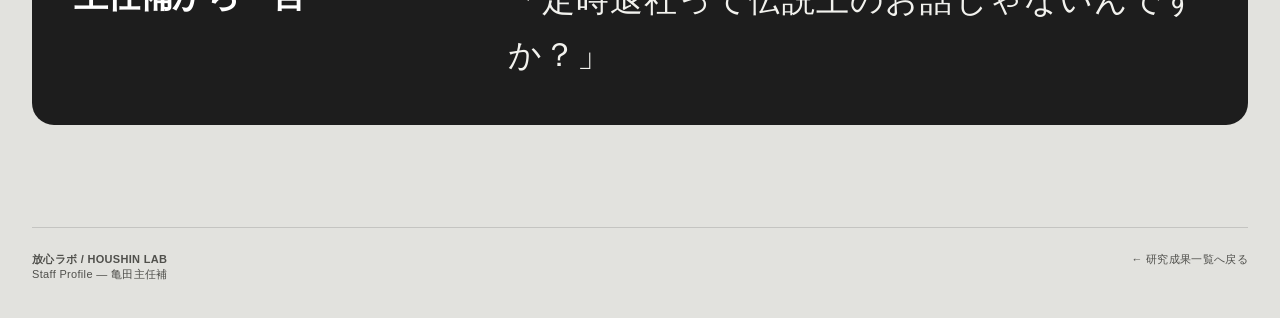
==== commit f84514cf: "Add files via upload" ====
--- a/kameda.html
+++ b/kameda.html
@@ -5,7 +5,7 @@
   <meta name="viewport" content="width=device-width, initial-scale=1">
   <meta name="description" content="亀田主任補について | 放心ラボ">
   <title>亀田主任補 | 放心ラボ</title>
-  <link rel="stylesheet" href="styles.css?v=20260809-top2">
+  <link rel="stylesheet" href="styles.css?v=20260809-kameda-shell1">
 </head>
 <body>
 <header class="topbar">
@@ -80,11 +80,99 @@
       </section>
     </div>
   </section>
+
+  <section class="section shell-analysis-section">
+    <div class="wrap">
+      <div class="section-head">
+        <div>
+          <div class="eyebrow">Shell analysis</div>
+          <h2>甲羅の中身</h2>
+        </div>
+        <p>背負っているものを、定量的に可視化しました。</p>
+      </div>
+
+      <div class="shell-analysis-grid">
+        <article class="analysis-card">
+          <div class="analysis-card-head">
+            <div>
+              <div class="analysis-kicker">WORKLOAD COMPOSITION</div>
+              <h3>業務割合</h3>
+            </div>
+            <span class="analysis-chip">平日稼働時</span>
+          </div>
+
+          <div class="analysis-body">
+            <div class="donut business-donut" role="img" aria-label="業務割合：日常業務30%、上司からの頼まれごと20%、社内調整15%、会議資料10%、後輩フォロー10%、その他雑多業務15%">
+              <div class="donut-center">
+                <strong>100%</strong>
+                <span>稼働中</span>
+              </div>
+            </div>
+
+            <div class="legend-list">
+              <div class="legend-row"><span class="legend-dot b1"></span><span>日常業務</span><strong>30%</strong></div>
+              <div class="legend-row"><span class="legend-dot b2"></span><span>上司からの頼まれごと</span><strong>20%</strong></div>
+              <div class="legend-row"><span class="legend-dot b3"></span><span>社内調整</span><strong>15%</strong></div>
+              <div class="legend-row"><span class="legend-dot b4"></span><span>会議資料</span><strong>10%</strong></div>
+              <div class="legend-row"><span class="legend-dot b5"></span><span>後輩フォロー</span><strong>10%</strong></div>
+              <div class="legend-row"><span class="legend-dot b6"></span><span>その他雑多業務</span><strong>15%</strong></div>
+            </div>
+          </div>
+
+          <p class="analysis-comment">本来業務だけで完結した日は、まだ確認されていません。</p>
+        </article>
+
+        <article class="analysis-card psyche-card">
+          <div class="analysis-card-head">
+            <div>
+              <div class="analysis-kicker">MENTAL STATE</div>
+              <h3>心理状態</h3>
+            </div>
+            <span class="analysis-chip">簡易分析</span>
+          </div>
+
+          <div class="analysis-body">
+            <div class="donut psyche-donut" role="img" aria-label="心理状態：上司へのストレス88%、将来への漠然とした不安12%">
+              <div class="donut-center">
+                <strong>88%</strong>
+                <span>上司</span>
+              </div>
+            </div>
+
+            <div class="legend-list">
+              <div class="legend-row"><span class="legend-dot p1"></span><span>上司へのストレス</span><strong>88%</strong></div>
+              <div class="legend-row"><span class="legend-dot p2"></span><span>将来への漠然とした不安</span><strong>12%</strong></div>
+            </div>
+          </div>
+
+          <p class="analysis-comment">現在の精神状態を簡易的に可視化しています。</p>
+        </article>
+      </div>
+
+      <div class="analysis-footnote">
+        <span>最終更新日：2026.08</span>
+        <span>分析対象：亀田主任補（平日稼働時）</span>
+      </div>
+    </div>
+  </section>
+
+  <section class="section kameda-message-section">
+    <div class="wrap">
+      <div class="kameda-message">
+        <div class="eyebrow">Message from Kameda</div>
+        <div class="message-grid">
+          <h2>主任補から一言</h2>
+          <blockquote>「定時退社って伝説上のお話じゃないんですか？」</blockquote>
+        </div>
+      </div>
+    </div>
+  </section>
+
 </main>
 
 <footer class="footer">
   <div class="wrap footer-inner">
-    <div><strong>亀田主任補</strong><br>「明日は早く帰ります。」</div>
+    <div><strong>放心ラボ / HOUSHIN LAB</strong><br>Staff Profile — 亀田主任補</div>
     <div><a href="index.html">← 研究成果一覧へ戻る</a></div>
   </div>
 </footer>
--- a/styles.css
+++ b/styles.css
@@ -474,3 +474,462 @@
   .slot{grid-template-columns:1fr;gap:5px}
   .footer-inner{flex-direction:column}
 }
+
+/* =========================================================
+   HERO COMPACT FIX
+   2行固定タイトル + TOP画像を少しコンパクトに
+   ========================================================= */
+
+.hero-stage{
+  min-height: 500px;
+  height: min(58vw, 540px);
+  max-height: 540px;
+}
+
+.hero-content{
+  width: 54%;
+  padding: 70px 0 58px 46px;
+}
+
+.hero-title{
+  font-size: clamp(38px, 3.5vw, 56px);
+  line-height: 1.34;
+  letter-spacing: .035em;
+  white-space: nowrap;
+}
+
+.hero-rule{
+  margin: 24px 0 22px;
+}
+
+.hero-lead{
+  font-size: 14px;
+}
+
+.hero-actions{
+  margin-top: 34px;
+}
+
+@media(max-width:1100px){
+  .hero-stage{
+    min-height: 470px;
+    height: min(62vw, 510px);
+    max-height: 510px;
+  }
+
+  .hero-content{
+    width: 58%;
+    padding: 58px 0 48px 34px;
+  }
+
+  .hero-title{
+    font-size: clamp(34px, 4vw, 50px);
+  }
+}
+
+@media(max-width:700px){
+  .hero-stage{
+    min-height: 520px;
+    height: 520px;
+    max-height: 520px;
+  }
+
+  .hero-content{
+    width: 100%;
+    padding: 34px 22px 0;
+  }
+
+  .hero-title{
+    font-size: clamp(30px, 8vw, 38px);
+    line-height: 1.38;
+    letter-spacing: .025em;
+    white-space: normal;
+  }
+
+  .hero-rule{
+    margin: 18px 0 16px;
+  }
+
+  .hero-actions{
+    margin-top: 24px;
+  }
+}
+
+/* =========================================================
+   HERO LINE FIX v2
+   各行を独立ブロック化して、日本語の自動改行を完全に防ぐ
+   TOPもさらに少し低くする
+   ========================================================= */
+
+.hero-stage{
+  min-height: 430px !important;
+  height: 470px !important;
+  max-height: 470px !important;
+}
+
+.hero-content{
+  width: 62% !important;
+  max-width: 820px !important;
+  padding: 58px 0 48px 46px !important;
+}
+
+.hero-title{
+  margin: 0 !important;
+  font-size: clamp(34px, 3.15vw, 50px) !important;
+  line-height: 1.38 !important;
+  letter-spacing: .02em !important;
+  white-space: normal !important;
+}
+
+.hero-title-line{
+  display: block !important;
+  width: max-content !important;
+  max-width: none !important;
+  white-space: nowrap !important;
+  word-break: keep-all !important;
+  overflow-wrap: normal !important;
+}
+
+.hero-rule{
+  margin: 21px 0 19px !important;
+}
+
+.hero-actions{
+  margin-top: 28px !important;
+}
+
+@media(max-width:1100px){
+  .hero-stage{
+    min-height: 410px !important;
+    height: 440px !important;
+    max-height: 440px !important;
+  }
+
+  .hero-content{
+    width: 66% !important;
+    max-width: 680px !important;
+    padding: 48px 0 40px 34px !important;
+  }
+
+  .hero-title{
+    font-size: clamp(30px, 3.8vw, 42px) !important;
+  }
+}
+
+@media(max-width:700px){
+  .hero-stage{
+    min-height: 500px !important;
+    height: 500px !important;
+    max-height: 500px !important;
+  }
+
+  .hero-content{
+    width: 100% !important;
+    max-width: none !important;
+    padding: 30px 20px 0 !important;
+  }
+
+  .hero-title{
+    font-size: clamp(27px, 7.2vw, 34px) !important;
+    line-height: 1.42 !important;
+  }
+
+  .hero-title-line{
+    width: auto !important;
+    max-width: 100% !important;
+    white-space: nowrap !important;
+  }
+}
+
+/* =========================================================
+   KAMEDA / SHELL ANALYSIS
+   ========================================================= */
+
+.shell-analysis-section{
+  padding-top: 20px;
+}
+
+.shell-analysis-grid{
+  display:grid;
+  grid-template-columns:repeat(2,minmax(0,1fr));
+  gap:22px;
+}
+
+.analysis-card{
+  background:var(--paper);
+  border:1px solid rgba(20,20,20,.12);
+  border-radius:20px;
+  padding:26px;
+  overflow:hidden;
+}
+
+.analysis-card-head{
+  display:flex;
+  align-items:flex-start;
+  justify-content:space-between;
+  gap:18px;
+  margin-bottom:24px;
+}
+
+.analysis-kicker{
+  margin-bottom:7px;
+  font-size:10px;
+  font-weight:800;
+  letter-spacing:.16em;
+  color:#888780;
+}
+
+.analysis-card h3{
+  margin:0;
+  font-size:29px;
+  letter-spacing:-.035em;
+}
+
+.analysis-chip{
+  display:inline-flex;
+  align-items:center;
+  justify-content:center;
+  padding:7px 10px;
+  border:1px solid rgba(20,20,20,.12);
+  border-radius:999px;
+  font-size:10px;
+  letter-spacing:.08em;
+  color:#666660;
+  white-space:nowrap;
+}
+
+.analysis-body{
+  display:grid;
+  grid-template-columns:210px 1fr;
+  align-items:center;
+  gap:28px;
+}
+
+.donut{
+  position:relative;
+  width:210px;
+  aspect-ratio:1;
+  border-radius:50%;
+  display:grid;
+  place-items:center;
+  box-shadow:inset 0 0 0 1px rgba(20,20,20,.04);
+}
+
+.donut::after{
+  content:"";
+  width:118px;
+  aspect-ratio:1;
+  border-radius:50%;
+  background:var(--paper);
+  box-shadow:0 0 0 1px rgba(20,20,20,.06);
+}
+
+.business-donut{
+  background:
+    conic-gradient(
+      #252525 0 30%,
+      #555752 30% 50%,
+      #7b7d77 50% 65%,
+      #9b9d96 65% 75%,
+      #b8b9b2 75% 85%,
+      #d0d0ca 85% 100%
+    );
+}
+
+.psyche-donut{
+  background:
+    conic-gradient(
+      #252525 0 88%,
+      #bdbdb6 88% 100%
+    );
+}
+
+.donut-center{
+  position:absolute;
+  z-index:2;
+  display:grid;
+  place-items:center;
+  text-align:center;
+  pointer-events:none;
+}
+
+.donut-center strong{
+  font-size:29px;
+  letter-spacing:-.04em;
+}
+
+.donut-center span{
+  margin-top:2px;
+  font-size:10px;
+  letter-spacing:.12em;
+  color:#777771;
+}
+
+.legend-list{
+  display:grid;
+  gap:11px;
+}
+
+.legend-row{
+  display:grid;
+  grid-template-columns:12px 1fr auto;
+  align-items:center;
+  gap:10px;
+  padding-bottom:9px;
+  border-bottom:1px solid rgba(20,20,20,.07);
+  font-size:13px;
+}
+
+.legend-row:last-child{
+  border-bottom:none;
+}
+
+.legend-row strong{
+  font-size:13px;
+  font-variant-numeric:tabular-nums;
+}
+
+.legend-dot{
+  width:10px;
+  height:10px;
+  border-radius:50%;
+}
+
+.b1,.p1{background:#252525}
+.b2{background:#555752}
+.b3{background:#7b7d77}
+.b4{background:#9b9d96}
+.b5{background:#b8b9b2}
+.b6{background:#d0d0ca}
+.p2{background:#bdbdb6}
+
+.analysis-comment{
+  margin:24px 0 0;
+  padding-top:17px;
+  border-top:1px solid rgba(20,20,20,.09);
+  color:#555550;
+  font-size:13px;
+  line-height:1.75;
+}
+
+.analysis-footnote{
+  display:flex;
+  justify-content:flex-end;
+  gap:24px;
+  margin-top:12px;
+  color:#85857f;
+  font-size:10px;
+  letter-spacing:.04em;
+}
+
+/* =========================================================
+   KAMEDA / FINAL MESSAGE
+   ========================================================= */
+
+.kameda-message-section{
+  padding-top:12px;
+}
+
+.kameda-message{
+  background:#1d1d1d;
+  color:#fff;
+  border-radius:22px;
+  padding:42px;
+}
+
+.kameda-message .eyebrow{
+  color:#9e9e98;
+}
+
+.message-grid{
+  display:grid;
+  grid-template-columns:.72fr 1.28fr;
+  align-items:start;
+  gap:42px;
+  margin-top:14px;
+}
+
+.message-grid h2{
+  margin:0;
+  font-size:34px;
+  letter-spacing:-.04em;
+}
+
+.message-grid blockquote{
+  margin:0;
+  font-family:"Yu Mincho","Hiragino Mincho ProN",serif;
+  font-size:clamp(25px,2.6vw,38px);
+  line-height:1.65;
+  letter-spacing:.03em;
+  color:#f2f2ee;
+}
+
+/* Tablet */
+@media(max-width:980px){
+  .shell-analysis-grid{
+    grid-template-columns:1fr;
+  }
+
+  .analysis-body{
+    grid-template-columns:200px 1fr;
+  }
+
+  .donut{
+    width:200px;
+  }
+
+  .message-grid{
+    grid-template-columns:1fr;
+    gap:20px;
+  }
+}
+
+/* Smartphone */
+@media(max-width:640px){
+  .analysis-card{
+    padding:20px 16px;
+    border-radius:16px;
+  }
+
+  .analysis-card-head{
+    margin-bottom:18px;
+  }
+
+  .analysis-card h3{
+    font-size:24px;
+  }
+
+  .analysis-body{
+    grid-template-columns:1fr;
+    justify-items:center;
+    gap:22px;
+  }
+
+  .donut{
+    width:min(66vw,220px);
+  }
+
+  .legend-list{
+    width:100%;
+  }
+
+  .analysis-footnote{
+    flex-direction:column;
+    align-items:flex-end;
+    gap:4px;
+    font-size:9px;
+  }
+
+  .kameda-message{
+    padding:26px 20px;
+    border-radius:17px;
+  }
+
+  .message-grid h2{
+    font-size:27px;
+  }
+
+  .message-grid blockquote{
+    font-size:24px;
+  }
+}
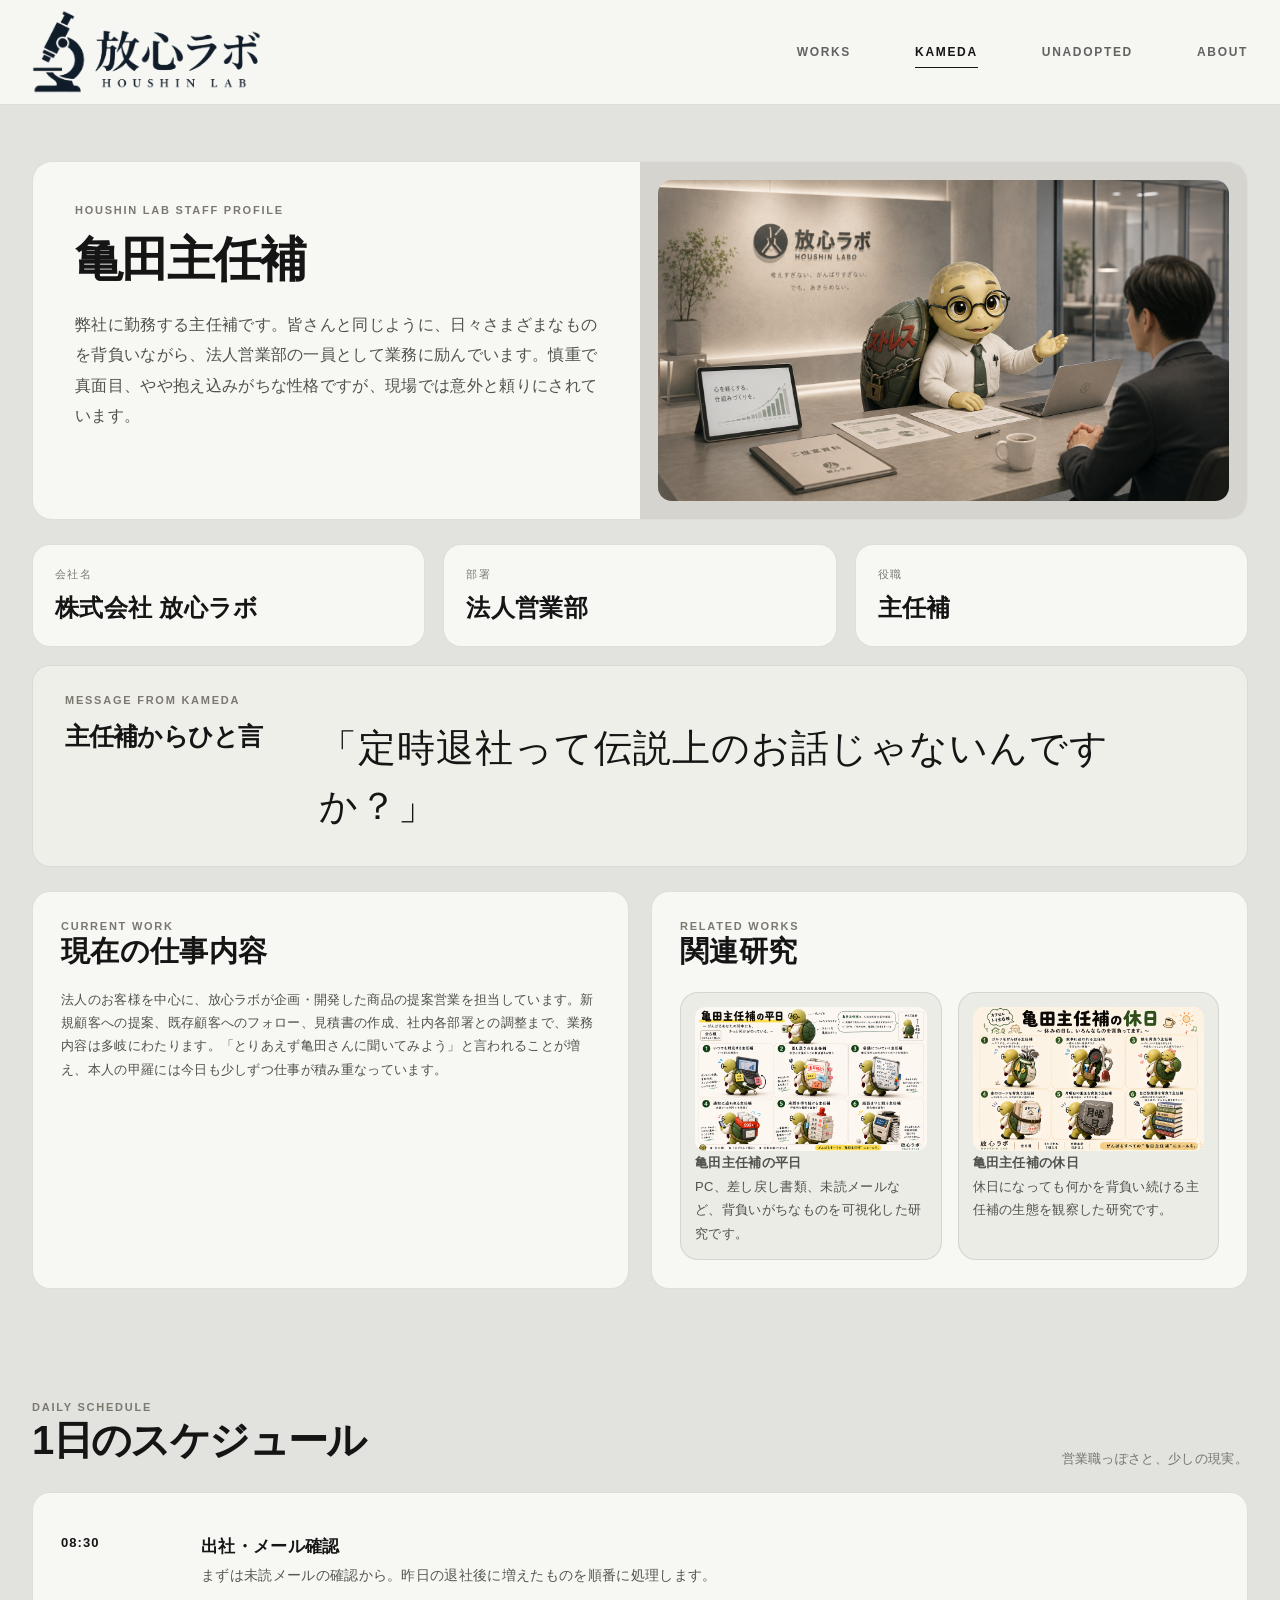
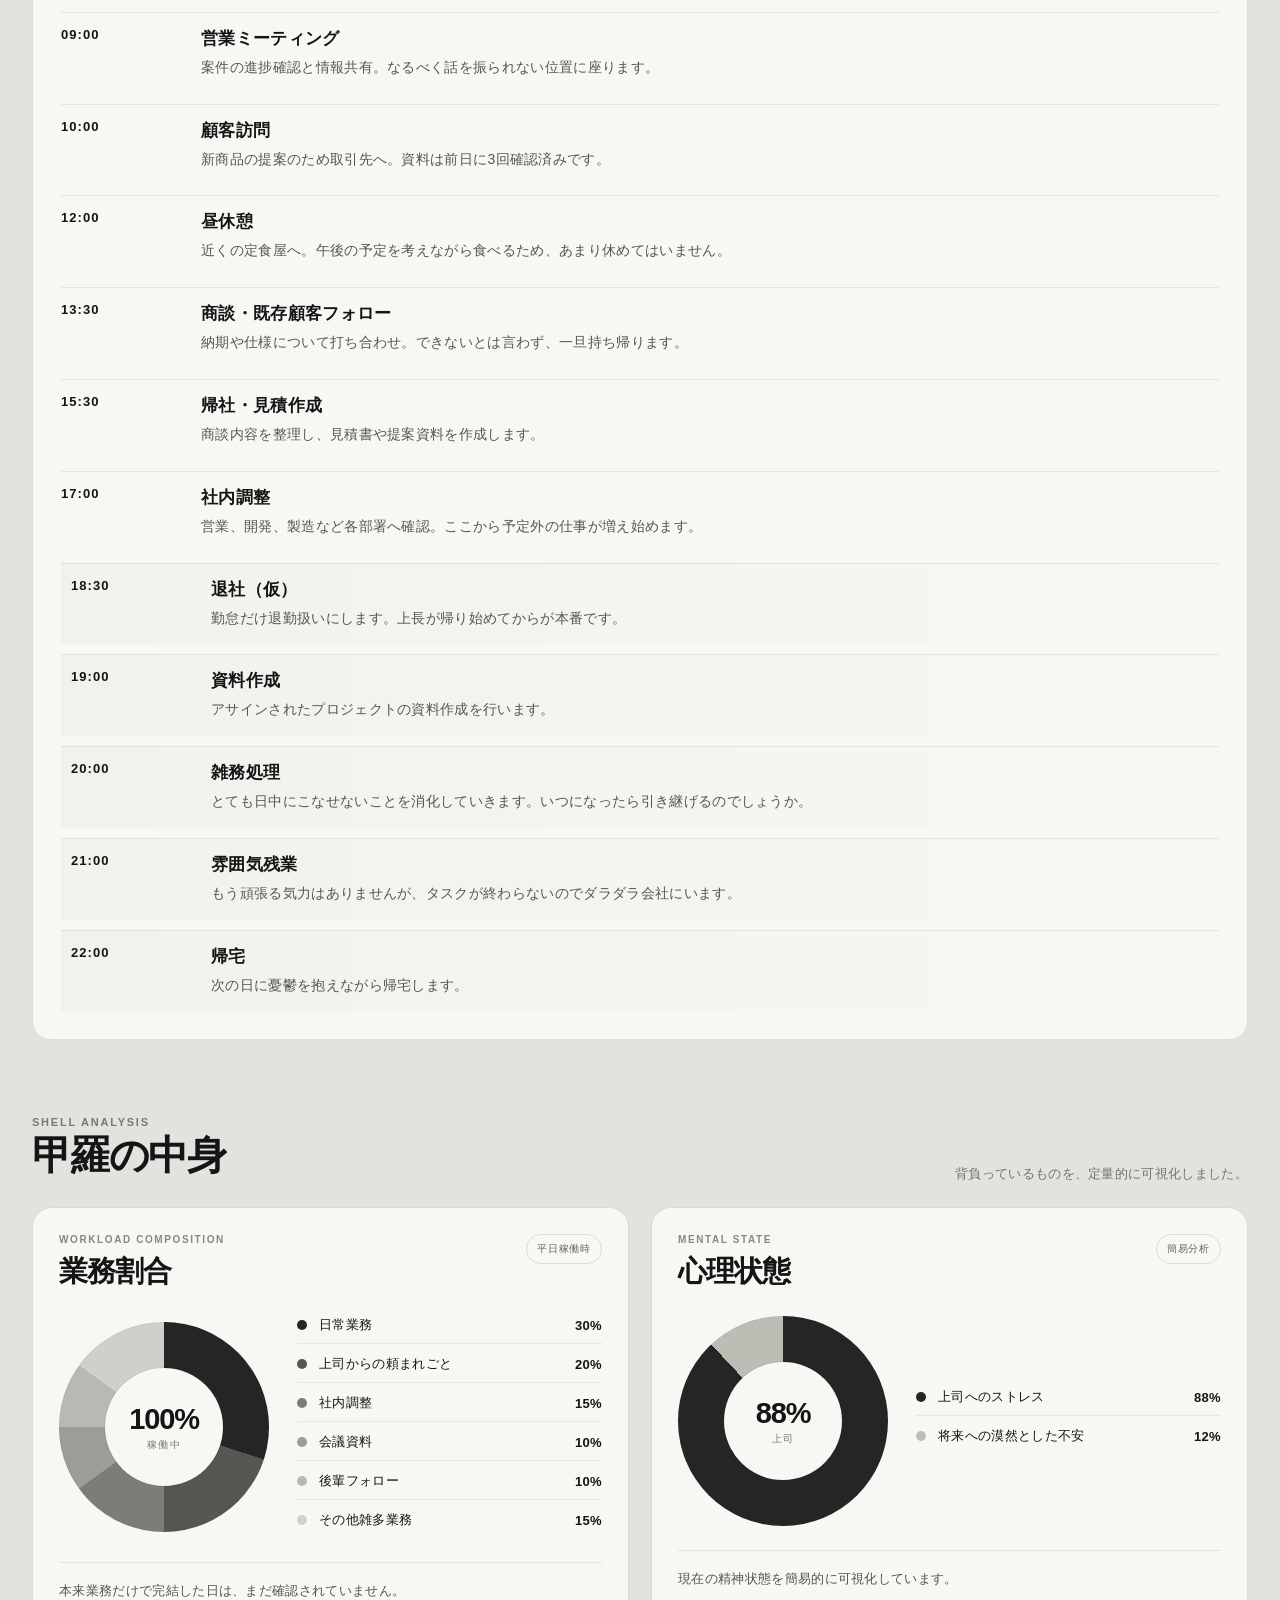
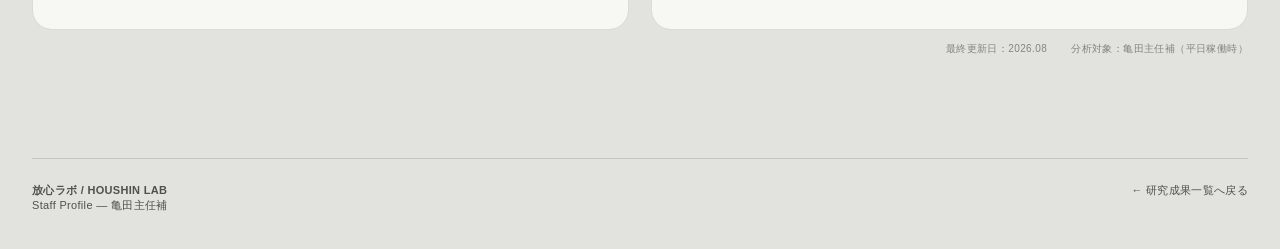
==== commit 722f0bec: "Add files via upload" ====
--- a/kameda.html
+++ b/kameda.html
@@ -5,7 +5,7 @@
   <meta name="viewport" content="width=device-width, initial-scale=1">
   <meta name="description" content="亀田主任補について | 放心ラボ">
   <title>亀田主任補 | 放心ラボ</title>
-  <link rel="stylesheet" href="styles.css?v=20260809-kameda-shell1">
+  <link rel="stylesheet" href="styles.css?v=20260809-kameda-message-top1">
 </head>
 <body>
 <header class="topbar">
@@ -34,6 +34,14 @@
       <div class="info-card"><div class="label">会社名</div><strong>株式会社 放心ラボ</strong></div>
       <div class="info-card"><div class="label">部署</div><strong>法人営業部</strong></div>
       <div class="info-card"><div class="label">役職</div><strong>主任補</strong></div>
+    </div>
+
+    <div class="wrap kameda-message-inline">
+      <div class="eyebrow">Message from Kameda</div>
+      <div class="kameda-message-inline-row">
+        <h2>主任補からひと言</h2>
+        <blockquote>「定時退社って伝説上のお話じゃないんですか？」</blockquote>
+      </div>
     </div>
 
     <div class="wrap split">
@@ -155,19 +163,6 @@
       </div>
     </div>
   </section>
-
-  <section class="section kameda-message-section">
-    <div class="wrap">
-      <div class="kameda-message">
-        <div class="eyebrow">Message from Kameda</div>
-        <div class="message-grid">
-          <h2>主任補から一言</h2>
-          <blockquote>「定時退社って伝説上のお話じゃないんですか？」</blockquote>
-        </div>
-      </div>
-    </div>
-  </section>
-
 </main>
 
 <footer class="footer">
--- a/styles.css
+++ b/styles.css
@@ -642,6 +642,312 @@
 }
 
 /* =========================================================
+   RESEARCH IMAGE LIGHTBOX
+   研究成果の画像クリックで拡大表示
+   ========================================================= */
+
+button.thumb{
+  width:100%;
+  margin:0;
+  padding:0;
+  border:0;
+  appearance:none;
+  font:inherit;
+  color:inherit;
+  cursor:zoom-in;
+  text-align:inherit;
+}
+
+.lightbox-trigger{
+  position:relative;
+}
+
+.lightbox-trigger::after{
+  content:"＋";
+  position:absolute;
+  right:12px;
+  bottom:12px;
+  width:34px;
+  height:34px;
+  display:grid;
+  place-items:center;
+  border-radius:50%;
+  background:rgba(20,20,20,.78);
+  color:#fff;
+  font-size:19px;
+  line-height:1;
+  opacity:0;
+  transform:translateY(4px);
+  transition:opacity .18s ease, transform .18s ease;
+  pointer-events:none;
+}
+
+.lightbox-trigger:hover::after,
+.lightbox-trigger:focus-visible::after{
+  opacity:1;
+  transform:translateY(0);
+}
+
+.lightbox-trigger:focus-visible{
+  outline:2px solid #222;
+  outline-offset:3px;
+}
+
+body.lightbox-open{
+  overflow:hidden;
+}
+
+.image-lightbox{
+  position:fixed;
+  inset:0;
+  z-index:999;
+  display:flex;
+  align-items:center;
+  justify-content:center;
+  padding:48px;
+  background:rgba(12,12,12,.90);
+  opacity:0;
+  visibility:hidden;
+  transition:opacity .2s ease, visibility .2s ease;
+}
+
+.image-lightbox.is-open{
+  opacity:1;
+  visibility:visible;
+}
+
+.lightbox-inner{
+  width:min(1280px,92vw);
+  max-height:88vh;
+  display:flex;
+  flex-direction:column;
+  align-items:center;
+  justify-content:center;
+}
+
+.lightbox-image{
+  display:block;
+  max-width:100%;
+  max-height:80vh;
+  width:auto;
+  height:auto;
+  object-fit:contain;
+  box-shadow:0 24px 70px rgba(0,0,0,.35);
+}
+
+.lightbox-caption{
+  margin:14px 0 0;
+  color:rgba(255,255,255,.82);
+  font-size:12px;
+  letter-spacing:.06em;
+}
+
+.lightbox-close{
+  position:fixed;
+  top:24px;
+  right:28px;
+  width:46px;
+  height:46px;
+  display:grid;
+  place-items:center;
+  border:1px solid rgba(255,255,255,.35);
+  border-radius:50%;
+  background:rgba(0,0,0,.15);
+  color:#fff;
+  font-size:29px;
+  line-height:1;
+  cursor:pointer;
+  z-index:1000;
+}
+
+.lightbox-close:hover,
+.lightbox-close:focus-visible{
+  background:rgba(255,255,255,.14);
+  outline:none;
+}
+
+@media(max-width:700px){
+  .image-lightbox{
+    padding:62px 12px 24px;
+  }
+
+  .lightbox-inner{
+    width:100%;
+  }
+
+  .lightbox-image{
+    max-height:76vh;
+  }
+
+  .lightbox-close{
+    top:14px;
+    right:14px;
+    width:42px;
+    height:42px;
+  }
+
+  .lightbox-trigger::after{
+    opacity:1;
+    transform:none;
+    width:30px;
+    height:30px;
+    right:9px;
+    bottom:9px;
+    font-size:17px;
+  }
+}
+
+/* =========================================================
+   RESEARCH REPORT LINKS / PAGES
+   ========================================================= */
+
+.report-link{
+  margin-top:auto;
+  padding-top:14px;
+  display:inline-flex;
+  align-items:center;
+  justify-content:space-between;
+  gap:18px;
+  border-top:1px solid rgba(20,20,20,.09);
+  font-size:12px;
+  font-weight:800;
+  letter-spacing:.08em;
+}
+
+.report-link span{
+  transition:transform .18s ease;
+}
+
+.report-link:hover span{
+  transform:translateX(4px);
+}
+
+.report-page{
+  min-height:70vh;
+}
+
+.back-link{
+  display:inline-block;
+  margin-bottom:22px;
+  font-size:12px;
+  font-weight:700;
+  letter-spacing:.06em;
+  color:#666660;
+}
+
+.report-hero{
+  display:grid;
+  grid-template-columns:.86fr 1.14fr;
+  overflow:hidden;
+  background:var(--paper);
+  border:1px solid var(--line);
+  border-radius:22px;
+}
+
+.report-copy{
+  padding:46px;
+  display:flex;
+  flex-direction:column;
+  justify-content:center;
+}
+
+.report-copy h1{
+  margin:14px 0 20px;
+  font-size:clamp(38px,4vw,62px);
+  line-height:1.25;
+  letter-spacing:-.045em;
+}
+
+.report-copy p{
+  margin:0;
+  max-width:520px;
+  color:#555550;
+  font-size:14px;
+  line-height:1.9;
+}
+
+.report-status{
+  margin-top:34px;
+  padding-top:16px;
+  border-top:1px solid rgba(20,20,20,.09);
+  font-size:11px;
+  font-weight:800;
+  letter-spacing:.14em;
+  color:#777771;
+}
+
+.report-visual{
+  min-height:520px;
+  background:#ddd;
+}
+
+.report-visual img{
+  width:100%;
+  height:100%;
+  object-fit:cover;
+}
+
+.report-body{
+  display:grid;
+  grid-template-columns:.7fr 1.3fr;
+  gap:60px;
+  padding-top:8px;
+}
+
+.report-body h2{
+  margin:10px 0 0;
+  font-size:38px;
+  letter-spacing:-.04em;
+}
+
+.report-text{
+  max-width:760px;
+}
+
+.report-text p{
+  margin:0 0 18px;
+  font-size:15px;
+  line-height:2;
+  color:#454540;
+}
+
+.report-note{
+  padding-top:18px;
+  border-top:1px solid rgba(20,20,20,.09);
+  color:#86867f !important;
+  font-size:12px !important;
+}
+
+@media(max-width:850px){
+  .report-hero{
+    grid-template-columns:1fr;
+  }
+  .report-copy{
+    padding:30px 24px;
+  }
+  .report-visual{
+    min-height:auto;
+  }
+  .report-visual img{
+    aspect-ratio:1586/992;
+    height:auto;
+  }
+  .report-body{
+    grid-template-columns:1fr;
+    gap:24px;
+  }
+}
+
+@media(max-width:700px){
+  .report-copy h1{
+    font-size:34px;
+  }
+  .report-body h2{
+    font-size:31px;
+  }
+}
+
+/* =========================================================
    KAMEDA / SHELL ANALYSIS
    ========================================================= */
 
@@ -933,3 +1239,1159 @@
     font-size:24px;
   }
 }
+
+/* =========================================================
+   MAIKO RESEARCH REPORT
+   ========================================================= */
+
+.maiko-report-hero-section{
+  padding-bottom:26px;
+}
+
+.maiko-report-heading{
+  display:flex;
+  align-items:flex-end;
+  justify-content:space-between;
+  gap:36px;
+  margin-bottom:28px;
+}
+
+.maiko-report-heading h1{
+  margin:10px 0 0;
+  font-family:"Yu Mincho","Hiragino Mincho ProN",serif;
+  font-size:clamp(42px,5vw,76px);
+  font-weight:500;
+  line-height:1.2;
+  letter-spacing:.025em;
+}
+
+.maiko-profile-mini{
+  min-width:220px;
+  padding-left:22px;
+  border-left:1px solid rgba(20,20,20,.14);
+}
+
+.maiko-profile-mini span{
+  display:block;
+  margin-bottom:7px;
+  font-size:10px;
+  font-weight:800;
+  letter-spacing:.16em;
+  color:#878780;
+}
+
+.maiko-profile-mini strong{
+  font-size:20px;
+  letter-spacing:.03em;
+}
+
+.maiko-main-visual{
+  overflow:hidden;
+  background:#ddd;
+  border-radius:22px;
+  border:1px solid var(--line);
+}
+
+.maiko-main-visual img{
+  width:100%;
+  aspect-ratio:1586 / 992;
+  object-fit:cover;
+}
+
+.maiko-quote-section{
+  padding:86px 0 96px;
+  background:#f6f5f0;
+  border-top:1px solid rgba(20,20,20,.08);
+  border-bottom:1px solid rgba(20,20,20,.08);
+}
+
+.maiko-big-quote{
+  max-width:1180px;
+  margin:0 auto;
+  font-family:"Yu Mincho","Hiragino Mincho ProN",serif;
+  font-size:clamp(42px,6vw,88px);
+  font-weight:500;
+  line-height:1.45;
+  letter-spacing:.035em;
+  text-align:center;
+}
+
+.maiko-quote-credit{
+  margin:28px 0 0;
+  text-align:center;
+  color:#777771;
+  font-size:12px;
+  letter-spacing:.12em;
+}
+
+.maiko-section-heading{
+  max-width:760px;
+  margin-bottom:46px;
+}
+
+.maiko-section-heading.compact{
+  margin-bottom:28px;
+}
+
+.maiko-section-heading h2{
+  margin:10px 0 16px;
+  font-size:clamp(34px,4vw,54px);
+  letter-spacing:-.04em;
+}
+
+.maiko-section-heading p{
+  margin:0;
+  color:#5d5d57;
+  font-size:14px;
+  line-height:1.9;
+}
+
+.maiko-timeline{
+  position:relative;
+  max-width:1040px;
+  margin-left:auto;
+}
+
+.maiko-timeline::before{
+  content:"";
+  position:absolute;
+  left:116px;
+  top:10px;
+  bottom:10px;
+  width:1px;
+  background:rgba(20,20,20,.17);
+}
+
+.timeline-item{
+  position:relative;
+  display:grid;
+  grid-template-columns:90px 1fr;
+  gap:52px;
+  padding:0 0 34px;
+}
+
+.timeline-item:last-child{
+  padding-bottom:0;
+}
+
+.timeline-item::before{
+  content:"";
+  position:absolute;
+  left:111px;
+  top:9px;
+  width:11px;
+  height:11px;
+  border-radius:50%;
+  background:#aaa79f;
+  box-shadow:0 0 0 6px var(--bg);
+}
+
+.timeline-item.is-current::before{
+  background:#222;
+}
+
+.timeline-year{
+  padding-top:1px;
+  font-family:Georgia,"Times New Roman",serif;
+  font-size:18px;
+  letter-spacing:.04em;
+  color:#55554f;
+}
+
+.timeline-content{
+  padding-left:4px;
+}
+
+.timeline-content h3{
+  margin:0 0 7px;
+  font-size:21px;
+  letter-spacing:-.02em;
+}
+
+.timeline-content p{
+  margin:0;
+  color:#60605a;
+  font-size:13px;
+  line-height:1.85;
+}
+
+.maiko-training-section{
+  padding-top:44px;
+}
+
+.training-grid{
+  display:grid;
+  grid-template-columns:.78fr 1.22fr;
+  gap:22px;
+}
+
+.training-card{
+  background:var(--paper);
+  border:1px solid var(--line);
+  border-radius:20px;
+  padding:26px;
+}
+
+.training-card-head{
+  display:flex;
+  justify-content:space-between;
+  align-items:center;
+  gap:18px;
+  padding-bottom:18px;
+  border-bottom:1px solid rgba(20,20,20,.09);
+}
+
+.training-card-head span{
+  font-size:10px;
+  font-weight:800;
+  letter-spacing:.16em;
+  color:#808079;
+}
+
+.training-card-head strong{
+  font-size:12px;
+  letter-spacing:.08em;
+}
+
+.weekly-split{
+  display:grid;
+  margin-top:8px;
+}
+
+.weekly-split > div{
+  display:grid;
+  grid-template-columns:58px 1fr;
+  align-items:center;
+  min-height:58px;
+  border-bottom:1px solid rgba(20,20,20,.08);
+}
+
+.weekly-split > div:last-child{
+  border-bottom:none;
+}
+
+.weekly-split span{
+  font-family:Georgia,"Times New Roman",serif;
+  font-size:18px;
+  color:#777771;
+}
+
+.weekly-split strong{
+  font-size:16px;
+}
+
+.big3-grid{
+  display:grid;
+  grid-template-columns:repeat(3,1fr);
+  margin-top:18px;
+  border:1px solid rgba(20,20,20,.09);
+  border-radius:14px;
+  overflow:hidden;
+}
+
+.big3-stat{
+  min-height:178px;
+  padding:24px 16px;
+  display:flex;
+  flex-direction:column;
+  align-items:center;
+  justify-content:center;
+  text-align:center;
+  border-right:1px solid rgba(20,20,20,.09);
+}
+
+.big3-stat:last-child{
+  border-right:none;
+}
+
+.big3-stat > span{
+  margin-bottom:13px;
+  font-size:10px;
+  font-weight:800;
+  letter-spacing:.12em;
+  color:#777771;
+}
+
+.big3-stat > strong{
+  font-family:Georgia,"Times New Roman",serif;
+  font-size:55px;
+  font-weight:400;
+  line-height:1;
+}
+
+.big3-stat small{
+  margin-left:4px;
+  font-family:Inter,"Hiragino Kaku Gothic ProN","Yu Gothic",sans-serif;
+  font-size:15px;
+  font-weight:600;
+}
+
+.maiko-report-note{
+  margin:12px 2px 0;
+  color:#85857f;
+  font-size:10px;
+  text-align:right;
+}
+
+@media(max-width:850px){
+  .maiko-report-heading{
+    align-items:flex-start;
+    flex-direction:column;
+  }
+
+  .maiko-profile-mini{
+    min-width:0;
+    border-left:none;
+    padding-left:0;
+  }
+
+  .maiko-quote-section{
+    padding:60px 0 68px;
+  }
+
+  .training-grid{
+    grid-template-columns:1fr;
+  }
+}
+
+@media(max-width:700px){
+  .maiko-report-heading h1{
+    font-size:39px;
+  }
+
+  .maiko-main-visual{
+    border-radius:14px;
+  }
+
+  .maiko-quote-section{
+    padding:48px 0 54px;
+  }
+
+  .maiko-big-quote{
+    font-size:clamp(34px,10vw,48px);
+    text-align:left;
+  }
+
+  .maiko-quote-credit{
+    text-align:left;
+  }
+
+  .maiko-timeline{
+    margin-left:0;
+  }
+
+  .maiko-timeline::before{
+    left:17px;
+  }
+
+  .timeline-item{
+    grid-template-columns:1fr;
+    gap:8px;
+    padding-left:46px;
+    padding-bottom:30px;
+  }
+
+  .timeline-item::before{
+    left:12px;
+    top:7px;
+    box-shadow:0 0 0 5px var(--bg);
+  }
+
+  .timeline-year{
+    font-size:14px;
+    font-weight:700;
+  }
+
+  .timeline-content{
+    padding-left:0;
+  }
+
+  .timeline-content h3{
+    font-size:19px;
+  }
+
+  .training-card{
+    padding:20px 16px;
+  }
+
+  .big3-grid{
+    grid-template-columns:1fr;
+  }
+
+  .big3-stat{
+    min-height:130px;
+    border-right:none;
+    border-bottom:1px solid rgba(20,20,20,.09);
+  }
+
+  .big3-stat:last-child{
+    border-bottom:none;
+  }
+}
+
+/* MAIKO REPORT LAYOUT v2 */
+
+.maiko-quote-section{
+  padding:72px 0 78px;
+}
+
+.maiko-quote-grid{
+  display:grid;
+  grid-template-columns:1fr 2fr;
+  align-items:stretch;
+  overflow:hidden;
+  background:#f6f5f0;
+  border:1px solid rgba(20,20,20,.08);
+  border-radius:22px;
+}
+
+.maiko-quote-portrait{
+  min-height:500px;
+  overflow:hidden;
+  background:#171412;
+}
+
+.maiko-quote-portrait img{
+  width:100%;
+  height:100%;
+  object-fit:cover;
+  object-position:center 18%;
+}
+
+.maiko-quote-copy{
+  display:flex;
+  flex-direction:column;
+  justify-content:center;
+  padding:58px 64px;
+}
+
+.maiko-quote-copy .maiko-big-quote{
+  margin:0;
+  max-width:none;
+  text-align:left;
+  font-size:clamp(46px,5.2vw,78px);
+  line-height:1.48;
+}
+
+.maiko-quote-copy .maiko-quote-credit{
+  margin:30px 0 0;
+  text-align:left;
+}
+
+.maiko-story-training-section{
+  padding-top:54px;
+}
+
+.maiko-two-column-layout{
+  display:grid;
+  grid-template-columns:1fr 1fr;
+  gap:34px;
+  align-items:stretch;
+}
+
+.maiko-timeline-column,
+.maiko-training-column{
+  min-width:0;
+}
+
+.maiko-training-column{
+  display:flex;
+  flex-direction:column;
+}
+
+.maiko-training-column .maiko-section-heading{
+  flex:0 0 auto;
+}
+
+.training-stack{
+  flex:1 1 auto;
+  display:grid;
+  grid-template-rows:1fr 1fr;
+  gap:22px;
+  min-height:0;
+}
+
+.training-stack .training-card{
+  min-height:0;
+  display:flex;
+  flex-direction:column;
+}
+
+.training-stack .weekly-card .weekly-split{
+  flex:1 1 auto;
+  display:grid;
+  grid-template-rows:repeat(4,1fr);
+}
+
+.training-stack .weekly-card .weekly-split > div{
+  min-height:0;
+}
+
+.training-stack .big3-card .big3-grid{
+  flex:1 1 auto;
+  align-items:stretch;
+}
+
+.training-stack .big3-stat{
+  min-height:0;
+}
+
+.maiko-two-column-layout .maiko-section-heading{
+  margin-bottom:28px;
+}
+
+.maiko-two-column-layout .maiko-timeline{
+  max-width:none;
+  margin-left:0;
+}
+
+@media(max-width:850px){
+  .maiko-quote-grid{
+    grid-template-columns:1fr;
+  }
+
+  .maiko-quote-portrait{
+    min-height:0;
+  }
+
+  .maiko-quote-portrait img{
+    aspect-ratio:4/5;
+    height:auto;
+    object-position:center 16%;
+  }
+
+  .maiko-quote-copy{
+    padding:38px 28px 44px;
+  }
+
+  .maiko-quote-copy .maiko-big-quote{
+    font-size:clamp(36px,8vw,54px);
+  }
+
+  .maiko-two-column-layout{
+    grid-template-columns:1fr;
+    gap:50px;
+  }
+
+  .training-stack{
+    grid-template-rows:auto auto;
+  }
+}
+
+@media(max-width:700px){
+  .maiko-quote-section{
+    padding:42px 0 48px;
+  }
+
+  .maiko-quote-grid{
+    border-radius:16px;
+  }
+
+  .maiko-quote-copy{
+    padding:30px 20px 34px;
+  }
+
+  .maiko-quote-copy .maiko-big-quote{
+    font-size:34px;
+    line-height:1.5;
+  }
+
+  .training-stack{
+    gap:16px;
+  }
+}
+
+/* =========================================================
+   MAIKO REPORT / COMPACT FIRST VIEW
+   タイトル・SUBJECT・メイン画像をコンパクト化
+   ========================================================= */
+
+.maiko-report-hero-section{
+  padding-top:28px !important;
+  padding-bottom:18px !important;
+}
+
+.maiko-report-heading{
+  margin-bottom:18px !important;
+  gap:26px !important;
+}
+
+.maiko-report-heading h1{
+  margin-top:6px !important;
+  font-size:clamp(34px,3.6vw,56px) !important;
+  line-height:1.18 !important;
+}
+
+.maiko-profile-mini{
+  min-width:190px !important;
+  padding-left:18px !important;
+}
+
+.maiko-profile-mini strong{
+  font-size:17px !important;
+}
+
+.maiko-main-visual{
+  border-radius:18px !important;
+}
+
+.maiko-main-visual img{
+  width:100% !important;
+  aspect-ratio:16 / 7 !important;
+  height:auto !important;
+  object-fit:cover !important;
+  object-position:center 56% !important;
+}
+
+/* セリフまでの距離も少し詰める */
+.maiko-quote-section{
+  margin-top:0 !important;
+  padding-top:54px !important;
+  padding-bottom:60px !important;
+}
+
+@media(max-width:850px){
+  .maiko-report-heading{
+    margin-bottom:16px !important;
+  }
+
+  .maiko-report-heading h1{
+    font-size:clamp(32px,6vw,44px) !important;
+  }
+
+  .maiko-main-visual img{
+    aspect-ratio:16 / 8.2 !important;
+    object-position:center 52% !important;
+  }
+}
+
+@media(max-width:700px){
+  .maiko-report-hero-section{
+    padding-top:20px !important;
+    padding-bottom:12px !important;
+  }
+
+  .maiko-report-heading{
+    gap:14px !important;
+  }
+
+  .maiko-report-heading h1{
+    font-size:34px !important;
+  }
+
+  .maiko-profile-mini{
+    min-width:0 !important;
+    padding-left:0 !important;
+  }
+
+  .maiko-main-visual{
+    border-radius:14px !important;
+  }
+
+  .maiko-main-visual img{
+    aspect-ratio:16 / 9.2 !important;
+  }
+
+  .maiko-quote-section{
+    padding-top:38px !important;
+    padding-bottom:44px !important;
+  }
+}
+
+
+/* =========================================================
+   MAIKO REPORT / RATIO REBALANCE
+   - メインビジュアルは高さを無理に削らず、比率を調整して全体を見せる
+   - 小梅の一言セクションも縦に取りすぎないよう比率で整理
+   ========================================================= */
+
+.maiko-report-hero-section{
+  padding-top: 22px !important;
+  padding-bottom: 18px !important;
+}
+
+.maiko-report-heading{
+  margin-bottom: 16px !important;
+  gap: 22px !important;
+  align-items: end !important;
+}
+
+.maiko-report-heading h1{
+  margin: 0 !important;
+  font-size: clamp(34px, 3.4vw, 54px) !important;
+  line-height: 1.14 !important;
+  letter-spacing: -0.03em !important;
+}
+
+.maiko-profile-mini{
+  min-width: 180px !important;
+  padding-left: 16px !important;
+}
+
+.maiko-main-visual{
+  border-radius: 18px !important;
+  padding: 18px !important;
+  background: #f3efec !important;
+}
+
+.maiko-main-visual img{
+  width: 100% !important;
+  aspect-ratio: 16 / 9.8 !important;
+  height: auto !important;
+  object-fit: contain !important;
+  object-position: center center !important;
+  display: block !important;
+  background: #f7f2ef !important;
+  border-radius: 14px !important;
+}
+
+/* ===== quote section ===== */
+.maiko-quote-section{
+  padding-top: 40px !important;
+  padding-bottom: 46px !important;
+}
+
+.maiko-quote-grid{
+  grid-template-columns: 0.78fr 1.22fr !important;
+  align-items: stretch !important;
+  gap: 28px !important;
+}
+
+.maiko-quote-portrait{
+  min-height: auto !important;
+}
+
+.maiko-quote-portrait img{
+  width: 100% !important;
+  aspect-ratio: 4 / 4.9 !important;
+  object-fit: contain !important;
+  object-position: center center !important;
+  background: #111 !important;
+}
+
+.maiko-quote-copy{
+  padding: 34px 36px !important;
+  display: flex !important;
+  flex-direction: column !important;
+  justify-content: center !important;
+}
+
+.maiko-quote-copy blockquote,
+.maiko-quote-copy .maiko-quote-text,
+.maiko-quote-copy .quote-main{
+  font-size: clamp(32px, 4vw, 62px) !important;
+  line-height: 1.28 !important;
+  letter-spacing: -0.04em !important;
+  margin: 0 !important;
+}
+
+.maiko-quote-copy .quote-subject,
+.maiko-quote-copy .maiko-quote-name,
+.maiko-quote-copy .quote-caption{
+  margin-top: 18px !important;
+  font-size: 15px !important;
+  color: #8b8b85 !important;
+}
+
+/* ===== responsive ===== */
+@media (max-width: 1100px){
+  .maiko-main-visual img{
+    aspect-ratio: 16 / 10.2 !important;
+  }
+  .maiko-quote-grid{
+    grid-template-columns: 0.85fr 1.15fr !important;
+  }
+}
+
+@media (max-width: 760px){
+  .maiko-report-hero-section{
+    padding-top: 18px !important;
+    padding-bottom: 10px !important;
+  }
+  .maiko-report-heading{
+    gap: 12px !important;
+    margin-bottom: 12px !important;
+  }
+  .maiko-report-heading h1{
+    font-size: 34px !important;
+    line-height: 1.18 !important;
+  }
+  .maiko-profile-mini{
+    min-width: 0 !important;
+    padding-left: 0 !important;
+  }
+  .maiko-main-visual{
+    padding: 10px !important;
+  }
+  .maiko-main-visual img{
+    aspect-ratio: 16 / 11.2 !important;
+  }
+  .maiko-quote-section{
+    padding-top: 28px !important;
+    padding-bottom: 32px !important;
+  }
+  .maiko-quote-grid{
+    grid-template-columns: 1fr !important;
+    gap: 18px !important;
+  }
+  .maiko-quote-portrait img{
+    aspect-ratio: 4 / 4.5 !important;
+  }
+  .maiko-quote-copy{
+    padding: 22px 20px !important;
+  }
+  .maiko-quote-copy blockquote,
+  .maiko-quote-copy .maiko-quote-text,
+  .maiko-quote-copy .quote-main{
+    font-size: clamp(24px, 7vw, 42px) !important;
+    line-height: 1.4 !important;
+  }
+}
+
+/* =========================================================
+   RESEARCH REPORT PAGES v2
+   ========================================================= */
+
+.study-page{min-height:70vh}
+.study-hero-section{padding-top:32px;padding-bottom:30px}
+.study-title-row{
+  display:grid;
+  grid-template-columns:minmax(0,1.45fr) minmax(260px,.55fr);
+  align-items:end;
+  gap:50px;
+  margin:18px 0 26px;
+}
+.study-title-row h1{
+  margin:7px 0 0;
+  font-family:"Yu Mincho","Hiragino Mincho ProN",serif;
+  font-size:clamp(45px,5.3vw,78px);
+  line-height:1.15;
+  font-weight:500;
+  letter-spacing:.01em;
+}
+.study-intro{
+  margin:0 0 7px;
+  padding-left:22px;
+  border-left:1px solid rgba(20,20,20,.17);
+  color:#60605a;
+  font-size:13px;
+  line-height:1.9;
+}
+.study-wide-visual,
+.office-double-visual figure{
+  overflow:hidden;
+  border-radius:20px;
+  border:1px solid var(--line);
+  background:#eee;
+}
+.study-wide-visual img{
+  width:100%;
+  aspect-ratio:1586/760;
+  object-fit:cover;
+}
+.office-double-visual{
+  display:grid;
+  grid-template-columns:1fr 1fr;
+  gap:18px;
+}
+.office-double-visual figure{margin:0;position:relative}
+.office-double-visual img{
+  width:100%;
+  aspect-ratio:1586/992;
+  object-fit:cover;
+}
+.office-double-visual figcaption{
+  position:absolute;
+  left:14px;
+  bottom:14px;
+  padding:7px 10px;
+  background:rgba(20,20,20,.78);
+  color:#fff;
+  font-size:9px;
+  font-weight:800;
+  letter-spacing:.14em;
+}
+.study-statement-section{
+  padding:66px 0 72px;
+  background:#f4f3ef;
+  border-top:1px solid rgba(20,20,20,.08);
+  border-bottom:1px solid rgba(20,20,20,.08);
+}
+.study-big-statement{
+  margin:0;
+  font-family:"Yu Mincho","Hiragino Mincho ProN",serif;
+  font-size:clamp(38px,5vw,72px);
+  line-height:1.45;
+  text-align:center;
+  letter-spacing:.025em;
+}
+.study-section-head{
+  display:flex;
+  justify-content:space-between;
+  align-items:end;
+  gap:30px;
+  margin-bottom:28px;
+}
+.study-section-head h2{
+  margin:7px 0 0;
+  font-size:39px;
+  letter-spacing:-.04em;
+}
+.study-label{
+  font-size:10px;
+  font-weight:800;
+  letter-spacing:.16em;
+  color:#85857f;
+}
+.study-conclusion-section{padding-top:10px}
+.study-conclusion{
+  padding:48px;
+  background:#1e1e1e;
+  color:#fff;
+  border-radius:22px;
+}
+.study-conclusion .study-label{color:#999994}
+.study-conclusion p{
+  margin:17px 0 0;
+  font-family:"Yu Mincho","Hiragino Mincho ProN",serif;
+  font-size:clamp(27px,3.1vw,44px);
+  line-height:1.65;
+}
+
+/* OFFICE */
+.office-series-grid{
+  display:grid;
+  grid-template-columns:1fr 1fr;
+  gap:22px;
+}
+.office-series-card{
+  padding:30px;
+  background:var(--paper);
+  border:1px solid var(--line);
+  border-radius:20px;
+}
+.office-series-card h2{
+  margin:10px 0 26px;
+  font-size:31px;
+  letter-spacing:-.035em;
+}
+.office-series-dark{background:#252525;color:#fff}
+.office-series-dark .study-label{color:#9e9e98}
+.specimen-list{display:grid}
+.specimen-list>div{
+  display:grid;
+  grid-template-columns:36px 1fr;
+  gap:13px;
+  padding:15px 0;
+  border-top:1px solid rgba(20,20,20,.09);
+}
+.office-series-dark .specimen-list>div{border-color:rgba(255,255,255,.12)}
+.specimen-list span{
+  font-family:Georgia,serif;
+  color:#8b8b85;
+  font-size:12px;
+}
+.specimen-list p{margin:0;font-size:13px;line-height:1.75}
+
+/* MONSTERS */
+.monster-grid{
+  display:grid;
+  grid-template-columns:repeat(4,1fr);
+  gap:16px;
+}
+.monster-grid article{
+  min-height:270px;
+  padding:24px;
+  background:var(--paper);
+  border:1px solid var(--line);
+  border-radius:18px;
+}
+.monster-no{font-family:Georgia,serif;font-size:12px;color:#8b8b85}
+.monster-grid h3{margin:38px 0 7px;font-size:25px}
+.monster-grid strong{display:block;margin-bottom:16px;font-size:13px}
+.monster-grid p{margin:0;color:#5d5d57;font-size:13px;line-height:1.8}
+
+/* RESIGNATION */
+.resignation-list{
+  overflow:hidden;
+  background:var(--paper);
+  border:1px solid var(--line);
+  border-radius:20px;
+}
+.resignation-list article{
+  display:grid;
+  grid-template-columns:70px 1fr 100px;
+  gap:24px;
+  align-items:center;
+  min-height:112px;
+  padding:20px 26px;
+  border-top:1px solid rgba(20,20,20,.09);
+}
+.resignation-list article:first-child{border-top:0}
+.resign-id{font-family:Georgia,serif;color:#8a8a84}
+.resignation-list h3{margin:0 0 5px;font-size:22px}
+.resignation-list p{margin:0;color:#777771;font-size:12px}
+.resignation-list article>strong{
+  justify-self:end;
+  padding:8px 11px;
+  border:1px solid rgba(20,20,20,.16);
+  font-size:10px;
+  letter-spacing:.08em;
+}
+
+/* DEFECTIVE */
+.defective-grid{
+  display:grid;
+  grid-template-columns:repeat(2,1fr);
+  gap:18px;
+}
+.defective-grid article{
+  position:relative;
+  min-height:230px;
+  padding:26px;
+  background:#f5f4f0;
+  border:1px solid rgba(20,20,20,.12);
+  border-radius:18px;
+}
+.defective-grid article:last-child{grid-column:1/-1}
+.defective-grid article>span{
+  font-family:Georgia,serif;
+  font-size:11px;
+  letter-spacing:.1em;
+  color:#85857f;
+}
+.defective-grid h3{margin:28px 0 10px;font-size:25px}
+.defective-grid p{margin:0;color:#60605a;font-size:13px;line-height:1.8}
+.defective-grid strong{
+  position:absolute;
+  left:26px;
+  bottom:23px;
+  font-size:10px;
+  letter-spacing:.05em;
+  color:#85857f;
+}
+
+/* COMPOSERS */
+.composer-grid{
+  display:grid;
+  grid-template-columns:repeat(3,1fr);
+  gap:16px;
+}
+.composer-grid article{
+  min-height:240px;
+  padding:25px;
+  background:var(--paper);
+  border:1px solid var(--line);
+  border-radius:18px;
+}
+.composer-grid article>span{
+  font-family:Georgia,serif;
+  color:#8b8b85;
+  font-size:11px;
+}
+.composer-grid h3{
+  margin:33px 0 7px;
+  font-family:"Yu Mincho","Hiragino Mincho ProN",serif;
+  font-size:28px;
+  font-weight:500;
+}
+.composer-grid strong{font-size:13px}
+.composer-grid p{margin:18px 0 0;color:#64645e;font-size:13px;line-height:1.8}
+
+@media(max-width:980px){
+  .study-title-row{grid-template-columns:1fr;gap:16px}
+  .study-intro{padding-left:0;border-left:0;max-width:650px}
+  .monster-grid{grid-template-columns:1fr 1fr}
+  .composer-grid{grid-template-columns:1fr 1fr}
+}
+
+@media(max-width:700px){
+  .study-hero-section{padding-top:22px}
+  .study-title-row h1{font-size:38px}
+  .study-wide-visual img{aspect-ratio:16/10;object-fit:contain;background:#eee}
+  .office-double-visual{grid-template-columns:1fr}
+  .study-statement-section{padding:43px 0 48px}
+  .study-big-statement{text-align:left;font-size:35px}
+  .study-section-head{display:block}
+  .study-section-head h2{font-size:31px}
+  .study-conclusion{padding:30px 22px;border-radius:17px}
+  .office-series-grid,
+  .monster-grid,
+  .defective-grid,
+  .composer-grid{grid-template-columns:1fr}
+  .defective-grid article:last-child{grid-column:auto}
+  .resignation-list article{
+    grid-template-columns:42px 1fr;
+    gap:12px;
+    padding:18px 16px;
+  }
+  .resignation-list article>strong{
+    grid-column:2;
+    justify-self:start;
+  }
+}
+
+/* =========================================================
+   KAMEDA / INLINE MESSAGE
+   会社名・部署・役職の直下に1カラムで配置
+   ========================================================= */
+
+.kameda-message-inline{
+  margin-top:18px;
+  padding:28px 32px 30px;
+  background:#efefea;
+  border:1px solid rgba(20,20,20,.09);
+  border-radius:18px;
+}
+
+.kameda-message-inline .eyebrow{
+  margin-bottom:14px;
+}
+
+.kameda-message-inline-row{
+  display:grid;
+  grid-template-columns:220px 1fr;
+  align-items:start;
+  gap:34px;
+}
+
+.kameda-message-inline-row h2{
+  margin:0;
+  font-size:25px;
+  letter-spacing:-.035em;
+}
+
+.kameda-message-inline-row blockquote{
+  margin:0;
+  font-family:"Yu Mincho","Hiragino Mincho ProN",serif;
+  font-size:clamp(28px,3vw,43px);
+  line-height:1.5;
+  letter-spacing:.025em;
+}
+
+@media(max-width:800px){
+  .kameda-message-inline{
+    padding:24px 22px 26px;
+  }
+
+  .kameda-message-inline-row{
+    grid-template-columns:1fr;
+    gap:14px;
+  }
+
+  .kameda-message-inline-row h2{
+    font-size:22px;
+  }
+}
+
+@media(max-width:700px){
+  .kameda-message-inline{
+    margin-top:12px;
+    border-radius:15px;
+  }
+
+  .kameda-message-inline-row blockquote{
+    font-size:27px;
+    line-height:1.55;
+  }
+}
